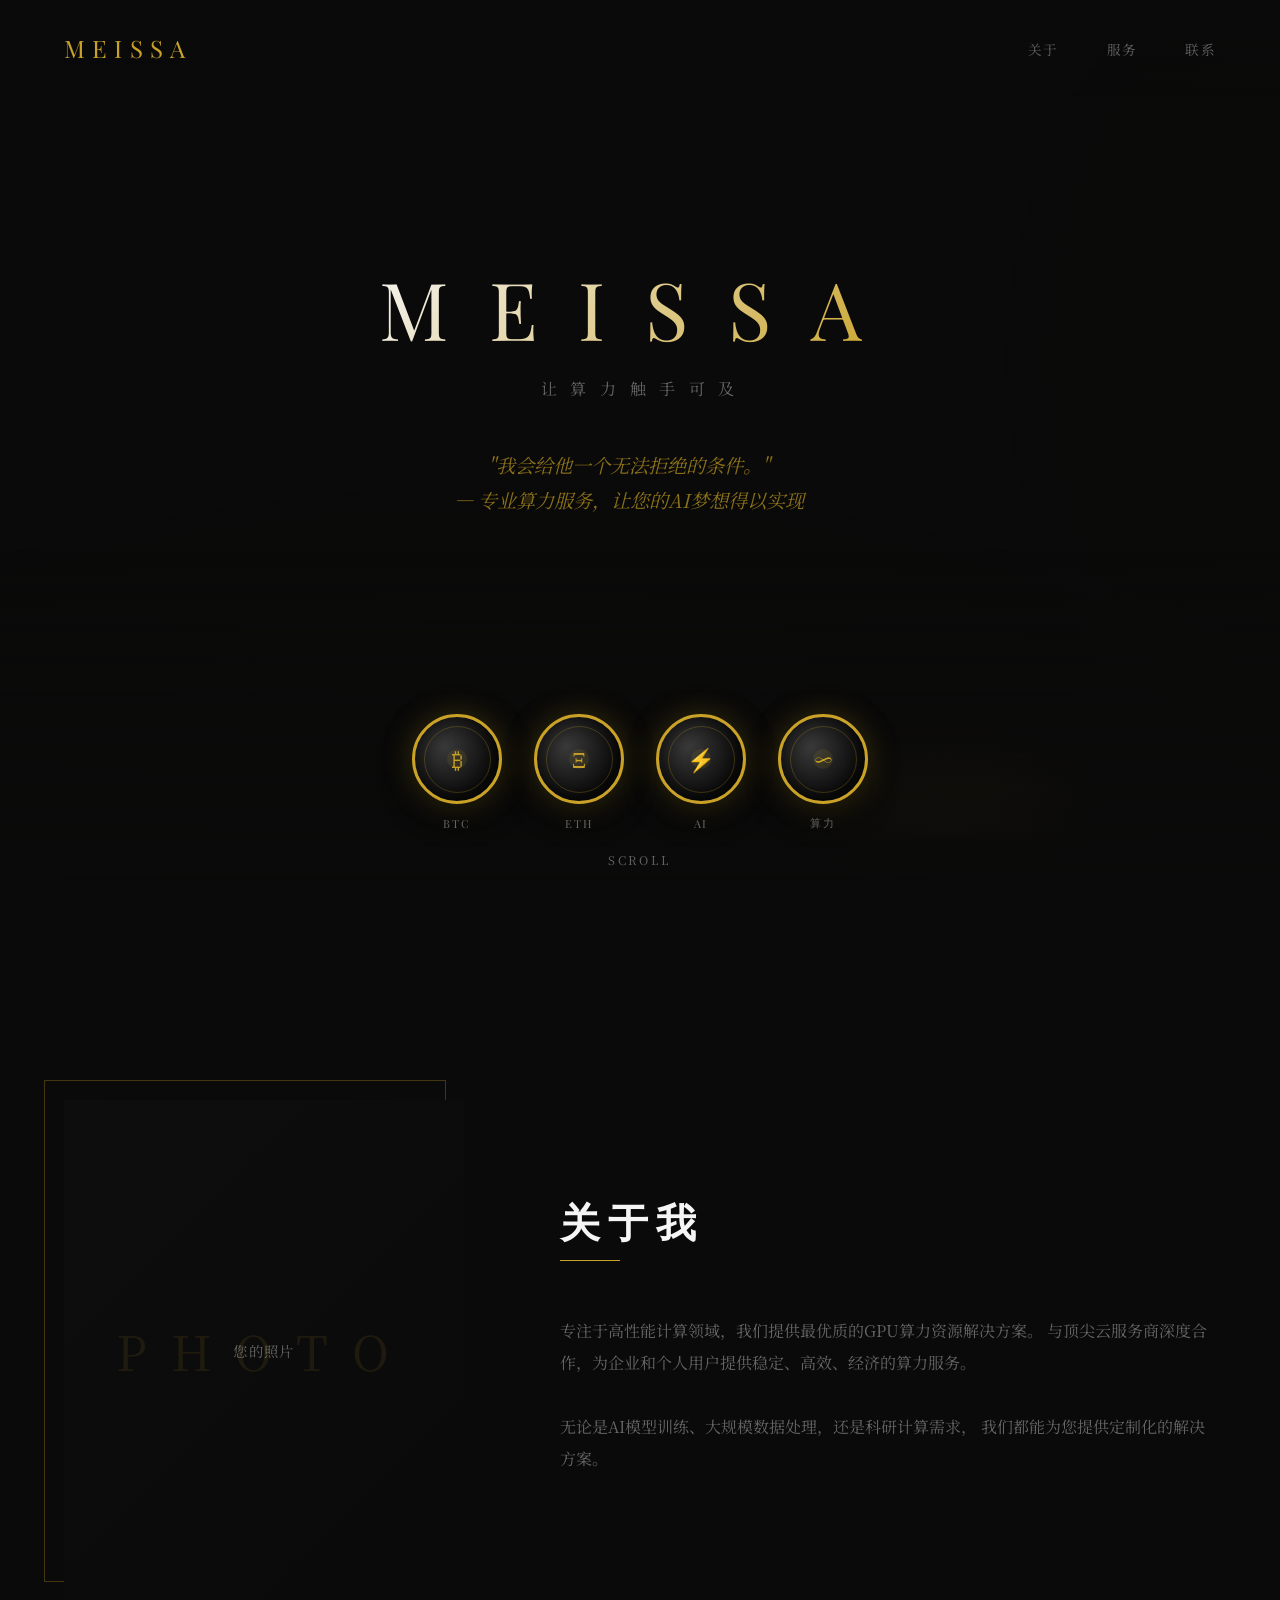
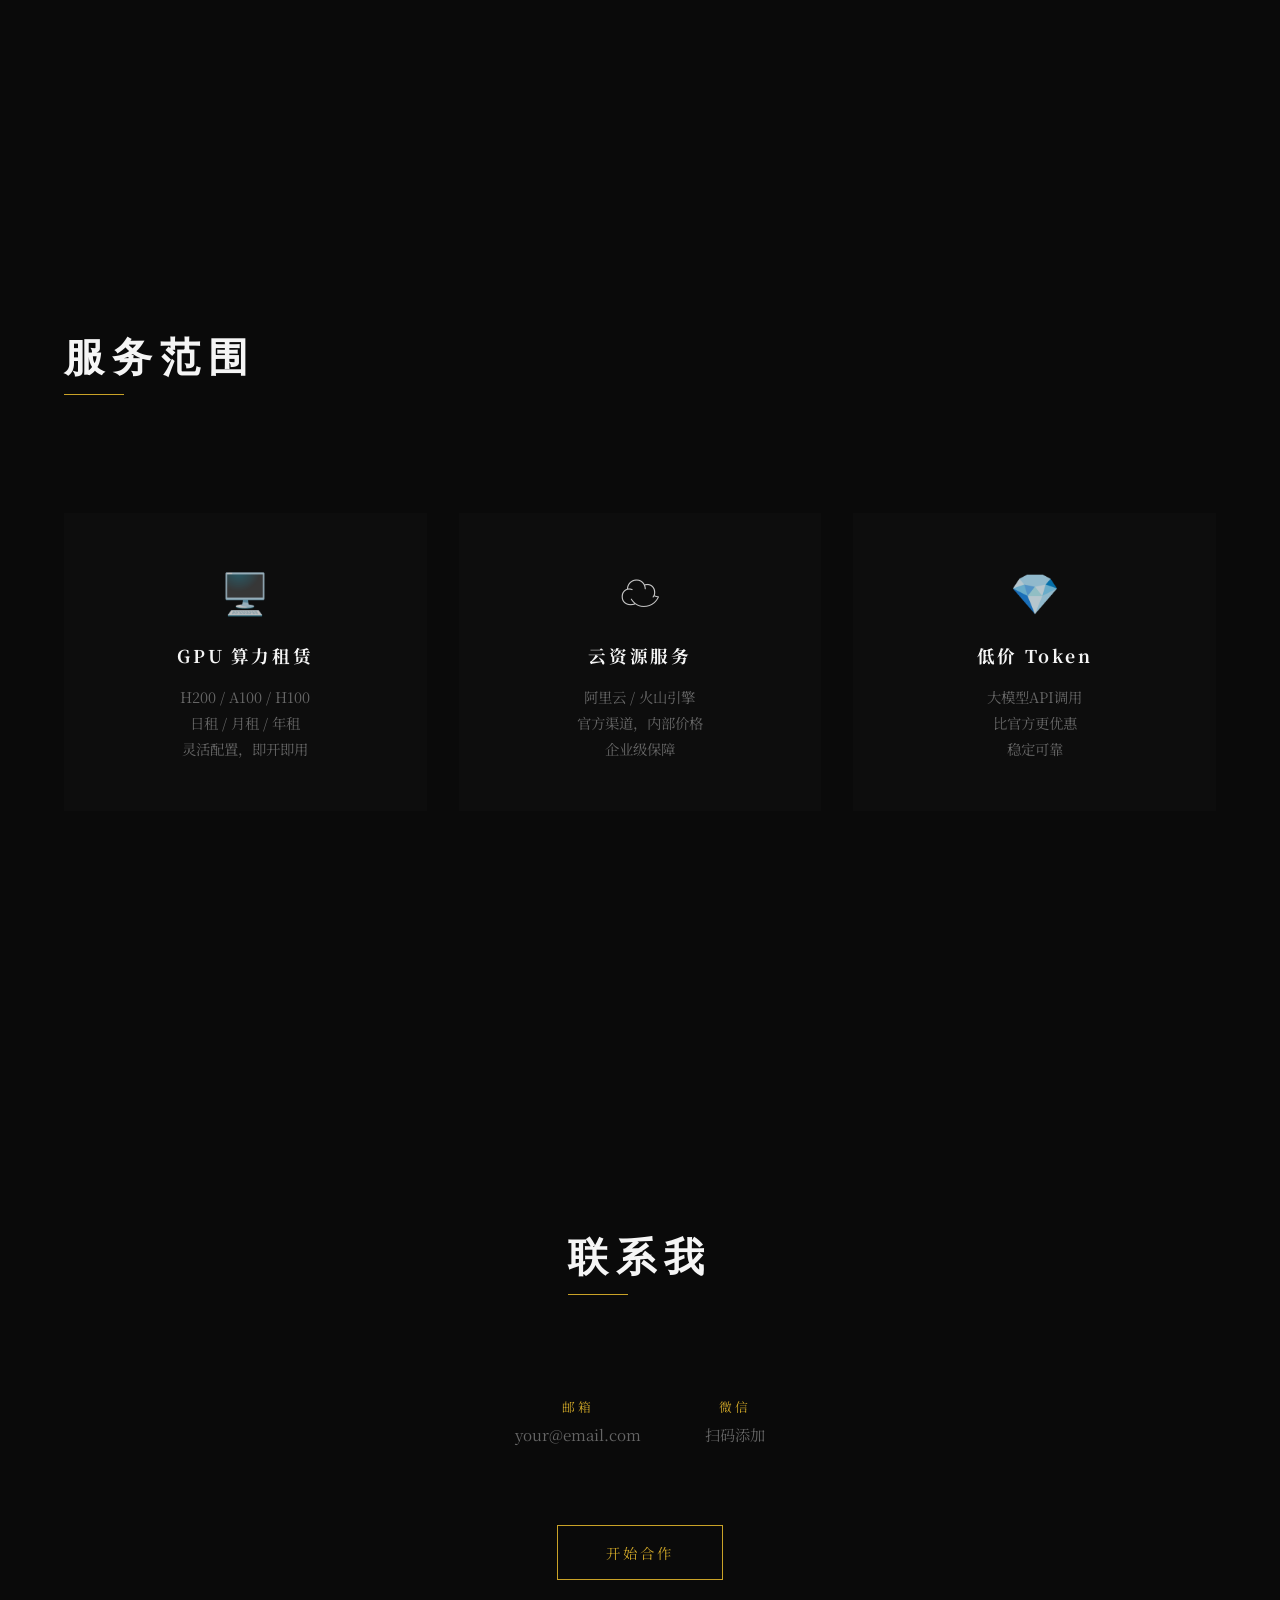
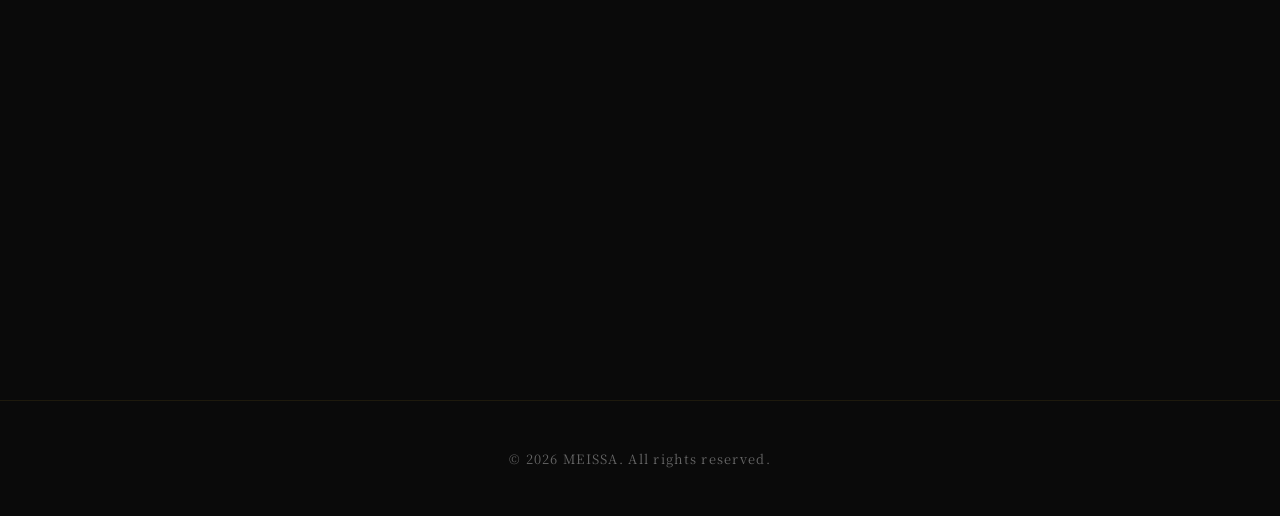
==== index.html @ 1aac32f6 "Add files via upload" ====
<!DOCTYPE html>
<html lang="zh-CN">
<head>
    <meta charset="UTF-8">
    <meta name="viewport" content="width=device-width, initial-scale=1.0">
    <title>MEISSA | 算力服务</title>
    <link href="https://fonts.googleapis.com/css2?family=Playfair+Display:wght@400;700&family=Noto+Serif+SC:wght@400;700&display=swap" rel="stylesheet">
    <style>
        :root {
            --bg-primary: #0a0a0a;
            --bg-secondary: #0d0d0d;
            --accent: #c9a227;
            --accent-dim: #8a7019;
            --text-primary: #f5f5f5;
            --text-secondary: #666;
        }
        
        * {
            margin: 0;
            padding: 0;
            box-sizing: border-box;
        }
        
        html {
            scroll-behavior: smooth;
        }
        
        body {
            font-family: 'Noto Serif SC', 'Playfair Display', serif;
            background: var(--bg-primary);
            color: var(--text-primary);
            overflow-x: hidden;
        }
        
        .bg-effects {
            position: fixed;
            top: 0;
            left: 0;
            width: 100%;
            height: 100%;
            pointer-events: none;
            z-index: 0;
            overflow: hidden;
        }
        
        .fog {
            position: absolute;
            width: 200%;
            height: 200%;
            background: 
                radial-gradient(ellipse at 20% 80%, rgba(201, 162, 39, 0.03) 0%, transparent 50%),
                radial-gradient(ellipse at 80% 20%, rgba(201, 162, 39, 0.02) 0%, transparent 40%);
            animation: fogMove 30s ease-in-out infinite;
        }
        
        @keyframes fogMove {
            0%, 100% { transform: translate(-10%, -10%); }
            50% { transform: translate(0%, 0%); }
        }
        
        .particle {
            position: absolute;
            width: 2px;
            height: 2px;
            background: var(--accent);
            border-radius: 50%;
            opacity: 0;
            animation: float 8s ease-in-out infinite;
        }
        
        @keyframes float {
            0%, 100% { opacity: 0; transform: translateY(100vh); }
            10% { opacity: 0.3; }
            90% { opacity: 0.3; }
            100% { opacity: 0; transform: translateY(-100px); }
        }
        
        nav {
            position: fixed;
            top: 0;
            left: 0;
            width: 100%;
            padding: 2rem 4rem;
            display: flex;
            justify-content: space-between;
            align-items: center;
            z-index: 100;
            background: linear-gradient(to bottom, rgba(10,10,10,0.9), transparent);
        }
        
        .logo {
            font-family: 'Playfair Display', serif;
            font-size: 1.5rem;
            letter-spacing: 0.3em;
            color: var(--accent);
            text-decoration: none;
        }
        
        .nav-links {
            display: flex;
            gap: 3rem;
            list-style: none;
        }
        
        .nav-links a {
            color: var(--text-secondary);
            text-decoration: none;
            font-size: 0.85rem;
            letter-spacing: 0.1em;
            transition: color 0.3s;
            position: relative;
        }
        
        .nav-links a::after {
            content: '';
            position: absolute;
            bottom: -5px;
            left: 0;
            width: 0;
            height: 1px;
            background: var(--accent);
            transition: width 0.3s;
        }
        
        .nav-links a:hover {
            color: var(--accent);
        }
        
        .nav-links a:hover::after {
            width: 100%;
        }
        
        .hero {
            height: 100vh;
            display: flex;
            flex-direction: column;
            justify-content: center;
            align-items: center;
            text-align: center;
            position: relative;
            z-index: 1;
        }
        
        .hero-content {
            opacity: 0;
            animation: fadeIn 2s ease forwards;
            animation-delay: 0.5s;
            margin-top: -8rem;
        }
        
        @keyframes fadeIn {
            from { opacity: 0; transform: translateY(30px); }
            to { opacity: 1; transform: translateY(0); }
        }
        
        .hero h1 {
            font-family: 'Playfair Display', serif;
            font-size: 5rem;
            font-weight: 400;
            letter-spacing: 0.5em;
            margin-bottom: 1rem;
            background: linear-gradient(135deg, var(--text-primary) 0%, var(--accent) 100%);
            -webkit-background-clip: text;
            -webkit-text-fill-color: transparent;
            background-clip: text;
        }
        
        .hero .subtitle {
            font-size: 1rem;
            color: var(--text-secondary);
            letter-spacing: 0.3em;
            margin-bottom: 3rem;
        }
        
        .hero .tagline {
            font-size: 1.2rem;
            color: var(--accent-dim);
            max-width: 500px;
            line-height: 1.8;
            font-style: italic;
        }
        
        /* 筹码背景 */
        .chips-bg {
            position: absolute;
            bottom: 0;
            left: 0;
            width: 100%;
            height: 350px;
            background: linear-gradient(to top, rgba(10,10,10,0.98) 0%, rgba(10,10,10,0.6) 40%, transparent 100%);
            z-index: 5;
        }
        
        /* 手部剪影 */
        .hand-silhouette {
            position: absolute;
            bottom: 50px;
            right: 15%;
            width: 280px;
            height: 180px;
            opacity: 0.12;
            background: radial-gradient(ellipse 80% 50% at 50% 80%, var(--accent), transparent 80%);
            filter: blur(25px);
            z-index: 4;
            animation: handPulse 4s ease-in-out infinite;
        }
        
        @keyframes handPulse {
            0%, 100% { opacity: 0.12; transform: scaleX(1); }
            50% { opacity: 0.18; transform: scaleX(1.05); }
        }
        
        /* 筹码 */
        .chips-section {
            position: absolute;
            bottom: 6rem;
            left: 50%;
            transform: translateX(-50%);
            display: flex;
            gap: 2rem;
            z-index: 10;
        }
        
        .chip {
            width: 90px;
            height: 90px;
            border-radius: 50%;
            background: radial-gradient(circle at 35% 35%, #3a3a3a, #0a0a0a 70%);
            border: 3px solid var(--accent);
            display: flex;
            align-items: center;
            justify-content: center;
            font-family: 'Playfair Display', serif;
            font-size: 1.4rem;
            color: var(--accent);
            box-shadow: 
                0 0 30px rgba(201, 162, 39, 0.25),
                0 10px 30px rgba(0, 0, 0, 0.5),
                inset 0 0 25px rgba(0, 0, 0, 0.6);
            position: relative;
            animation: chipFloat 3s ease-in-out infinite;
            cursor: pointer;
            transition: all 0.4s cubic-bezier(0.175, 0.885, 0.32, 1.275);
        }
        
        .chip:hover {
            transform: scale(1.15) translateY(-15px);
            box-shadow: 
                0 0 50px rgba(201, 162, 39, 0.4),
                0 20px 40px rgba(0, 0, 0, 0.6),
                inset 0 0 30px rgba(0, 0, 0, 0.5);
        }
        
        .chip::before {
            content: '';
            position: absolute;
            width: 65px;
            height: 65px;
            border-radius: 50%;
            border: 1px solid rgba(201, 162, 39, 0.25);
        }
        
        .chip::after {
            content: '';
            position: absolute;
            width: 20px;
            height: 20px;
            border-radius: 50%;
            background: var(--accent);
            opacity: 0.1;
            top: 50%;
            left: 50%;
            transform: translate(-50%, -50%);
        }
        
        .chip:nth-child(1) { animation-delay: 0s; }
        .chip:nth-child(2) { animation-delay: 0.6s; }
        .chip:nth-child(3) { animation-delay: 1.2s; }
        .chip:nth-child(4) { animation-delay: 1.8s; }
        
        @keyframes chipFloat {
            0%, 100% { transform: translateY(0); }
            50% { transform: translateY(-12px); }
        }
        
        .chip-label {
            position: absolute;
            bottom: -30px;
            font-size: 0.7rem;
            color: var(--text-secondary);
            letter-spacing: 0.15em;
            white-space: nowrap;
            text-transform: uppercase;
        }
        
        .scroll-hint {
            position: absolute;
            bottom: 2rem;
            left: 50%;
            transform: translateX(-50%);
            color: var(--text-secondary);
            font-size: 0.75rem;
            letter-spacing: 0.2em;
            animation: bounce 2s infinite;
            z-index: 10;
        }
        
        @keyframes bounce {
            0%, 100% { transform: translateX(-50%) translateY(0); }
            50% { transform: translateX(-50%) translateY(10px); }
        }
        
        section {
            min-height: 100vh;
            padding: 8rem 4rem;
            position: relative;
            z-index: 1;
        }
        
        .section-title {
            font-family: 'Playfair Display', serif;
            font-size: 2.5rem;
            letter-spacing: 0.2em;
            margin-bottom: 4rem;
            color: var(--text-primary);
            position: relative;
            display: inline-block;
        }
        
        .section-title::after {
            content: '';
            position: absolute;
            bottom: -10px;
            left: 0;
            width: 60px;
            height: 1px;
            background: var(--accent);
        }
        
        #about {
            display: flex;
            align-items: center;
            gap: 6rem;
        }
        
        .about-image {
            flex: 1;
            max-width: 400px;
            position: relative;
        }
        
        .about-image::before {
            content: '';
            position: absolute;
            top: -20px;
            left: -20px;
            width: 100%;
            height: 100%;
            border: 1px solid var(--accent);
            opacity: 0.3;
        }
        
        .about-image .placeholder {
            width: 100%;
            height: 500px;
            background: linear-gradient(135deg, var(--bg-secondary), var(--bg-primary));
            display: flex;
            align-items: center;
            justify-content: center;
            color: var(--text-secondary);
            font-size: 0.9rem;
            letter-spacing: 0.1em;
            position: relative;
            overflow: hidden;
        }
        
        .about-image .placeholder::after {
            content: 'PHOTO';
            position: absolute;
            color: var(--accent);
            opacity: 0.1;
            font-size: 3rem;
            letter-spacing: 0.5em;
        }
        
        .about-content {
            flex: 1;
        }
        
        .about-content p {
            color: var(--text-secondary);
            line-height: 2;
            margin-bottom: 2rem;
            font-size: 1rem;
        }
        
        .services {
            display: grid;
            grid-template-columns: repeat(3, 1fr);
            gap: 2rem;
            margin-top: 4rem;
        }
        
        .service-card {
            background: var(--bg-secondary);
            padding: 3rem 2rem;
            text-align: center;
            border: 1px solid transparent;
            transition: all 0.5s;
            position: relative;
            overflow: hidden;
        }
        
        .service-card::before {
            content: '';
            position: absolute;
            top: 0;
            left: 0;
            width: 100%;
            height: 2px;
            background: linear-gradient(90deg, transparent, var(--accent), transparent);
            transform: translateX(-100%);
            transition: transform 0.5s;
        }
        
        .service-card:hover {
            border-color: rgba(201, 162, 39, 0.3);
        }
        
        .service-card:hover::before {
            transform: translateX(100%);
        }
        
        .service-icon {
            font-size: 2.5rem;
            margin-bottom: 1.5rem;
            opacity: 0.8;
        }
        
        .service-card h3 {
            font-size: 1.1rem;
            letter-spacing: 0.15em;
            margin-bottom: 1rem;
            color: var(--text-primary);
        }
        
        .service-card p {
            color: var(--text-secondary);
            font-size: 0.9rem;
            line-height: 1.8;
        }
        
        #contact {
            text-align: center;
            display: flex;
            flex-direction: column;
            align-items: center;
        }
        
        .contact-info {
            display: flex;
            gap: 4rem;
            margin: 3rem 0;
        }
        
        .contact-item {
            text-align: center;
        }
        
        .contact-item .label {
            color: var(--accent);
            font-size: 0.8rem;
            letter-spacing: 0.2em;
            margin-bottom: 0.5rem;
        }
        
        .contact-item .value {
            color: var(--text-secondary);
            font-size: 0.95rem;
        }
        
        .cta-button {
            display: inline-block;
            padding: 1rem 3rem;
            border: 1px solid var(--accent);
            color: var(--accent);
            text-decoration: none;
            letter-spacing: 0.2em;
            font-size: 0.9rem;
            transition: all 0.3s;
            margin-top: 2rem;
            cursor: pointer;
            background: transparent;
        }
        
        .cta-button:hover {
            background: var(--accent);
            color: var(--bg-primary);
        }
        
        footer {
            padding: 3rem 4rem;
            text-align: center;
            border-top: 1px solid rgba(201, 162, 39, 0.1);
            color: var(--text-secondary);
            font-size: 0.8rem;
            letter-spacing: 0.1em;
        }
        
        @media (max-width: 768px) {
            nav { padding: 1.5rem 2rem; }
            .nav-links { display: none; }
            .hero h1 { font-size: 2.5rem; letter-spacing: 0.3em; }
            section { padding: 4rem 2rem; }
            #about { flex-direction: column; gap: 3rem; }
            .services { grid-template-columns: 1fr; }
            .contact-info { flex-direction: column; gap: 2rem; }
            .chips-section { gap: 1rem; }
            .chip { width: 65px; height: 65px; font-size: 1rem; }
            .chip::before { width: 45px; height: 45px; }
        }
    </style>
</head>
<body>
    <div class="bg-effects">
        <div class="fog"></div>
    </div>
    
    <nav>
        <a href="#" class="logo">MEISSA</a>
        <ul class="nav-links">
            <li><a href="#about">关于</a></li>
            <li><a href="#services">服务</a></li>
            <li><a href="#contact">联系</a></li>
        </ul>
    </nav>
    
    <section class="hero">
        <div class="chips-bg"></div>
        <div class="hand-silhouette"></div>
        
        <div class="chips-section">
            <div class="chip">
                ₿
                <span class="chip-label">BTC</span>
            </div>
            <div class="chip">
                Ξ
                <span class="chip-label">ETH</span>
            </div>
            <div class="chip">
                ⚡
                <span class="chip-label">AI</span>
            </div>
            <div class="chip">
                ∞
                <span class="chip-label">算力</span>
            </div>
        </div>
        
        <div class="hero-content">
            <h1>MEISSA</h1>
            <p class="subtitle">让 算 力 触 手 可 及</p>
            <p class="tagline">
                "我会给他一个无法拒绝的条件。"
                <br>— 专业算力服务，让您的AI梦想得以实现
            </p>
        </div>
        <div class="scroll-hint">SCROLL</div>
    </section>
    
    <section id="about">
        <div class="about-image">
            <div class="placeholder">您的照片</div>
        </div>
        <div class="about-content">
            <h2 class="section-title">关于我</h2>
            <p>
                专注于高性能计算领域，我们提供最优质的GPU算力资源解决方案。
                与顶尖云服务商深度合作，为企业和个人用户提供稳定、高效、经济的算力服务。
            </p>
            <p>
                无论是AI模型训练、大规模数据处理，还是科研计算需求，
                我们都能为您提供定制化的解决方案。
            </p>
        </div>
    </section>
    
    <section id="services">
        <h2 class="section-title">服务范围</h2>
        <div class="services">
            <div class="service-card">
                <div class="service-icon">🖥️</div>
                <h3>GPU 算力租赁</h3>
                <p>H200 / A100 / H100<br>日租 / 月租 / 年租<br>灵活配置，即开即用</p>
            </div>
            <div class="service-card">
                <div class="service-icon">☁️</div>
                <h3>云资源服务</h3>
                <p>阿里云 / 火山引擎<br>官方渠道，内部价格<br>企业级保障</p>
            </div>
            <div class="service-card">
                <div class="service-icon">💎</div>
                <h3>低价 Token</h3>
                <p>大模型API调用<br>比官方更优惠<br>稳定可靠</p>
            </div>
        </div>
    </section>
    
    <section id="contact">
        <h2 class="section-title">联系我</h2>
        <div class="contact-info">
            <div class="contact-item">
                <div class="label">邮箱</div>
                <div class="value">your@email.com</div>
            </div>
            <div class="contact-item">
                <div class="label">微信</div>
                <div class="value">扫码添加</div>
            </div>
        </div>
        <a href="mailto:your@email.com" class="cta-button">开始合作</a>
    </section>
    
    <footer>
        <p>© 2026 MEISSA. All rights reserved.</p>
    </footer>
    
    <script>
        function createParticles() {
            const container = document.querySelector('.bg-effects');
            for (let i = 0; i < 30; i++) {
                const particle = document.createElement('div');
                particle.className = 'particle';
                particle.style.left = Math.random() * 100 + '%';
                particle.style.animationDelay = Math.random() * 8 + 's';
                particle.style.animationDuration = (6 + Math.random() * 4) + 's';
                container.appendChild(particle);
            }
        }
        
        function handleScroll() {
            const sections = document.querySelectorAll('section');
            sections.forEach(section => {
                const rect = section.getBoundingClientRect();
                if (rect.top < window.innerHeight * 0.8) {
                    section.style.opacity = '1';
                    section.style.transform = 'translateY(0)';
                }
            });
        }
        
        document.querySelectorAll('.chip').forEach((chip, index) => {
            chip.addEventListener('click', () => {
                const routes = ['btc', 'eth', 'ai', 'computing'];
                window.location.href = 'skills.html?category=' + routes[index];
            });
        });
        
        createParticles();
        window.addEventListener('scroll', handleScroll);
        
        document.querySelectorAll('section:not(.hero)').forEach(s => {
            s.style.opacity = '0';
            s.style.transform = 'translateY(50px)';
            s.style.transition = 'all 1s ease';
        });
    </script>
</body>
</html>
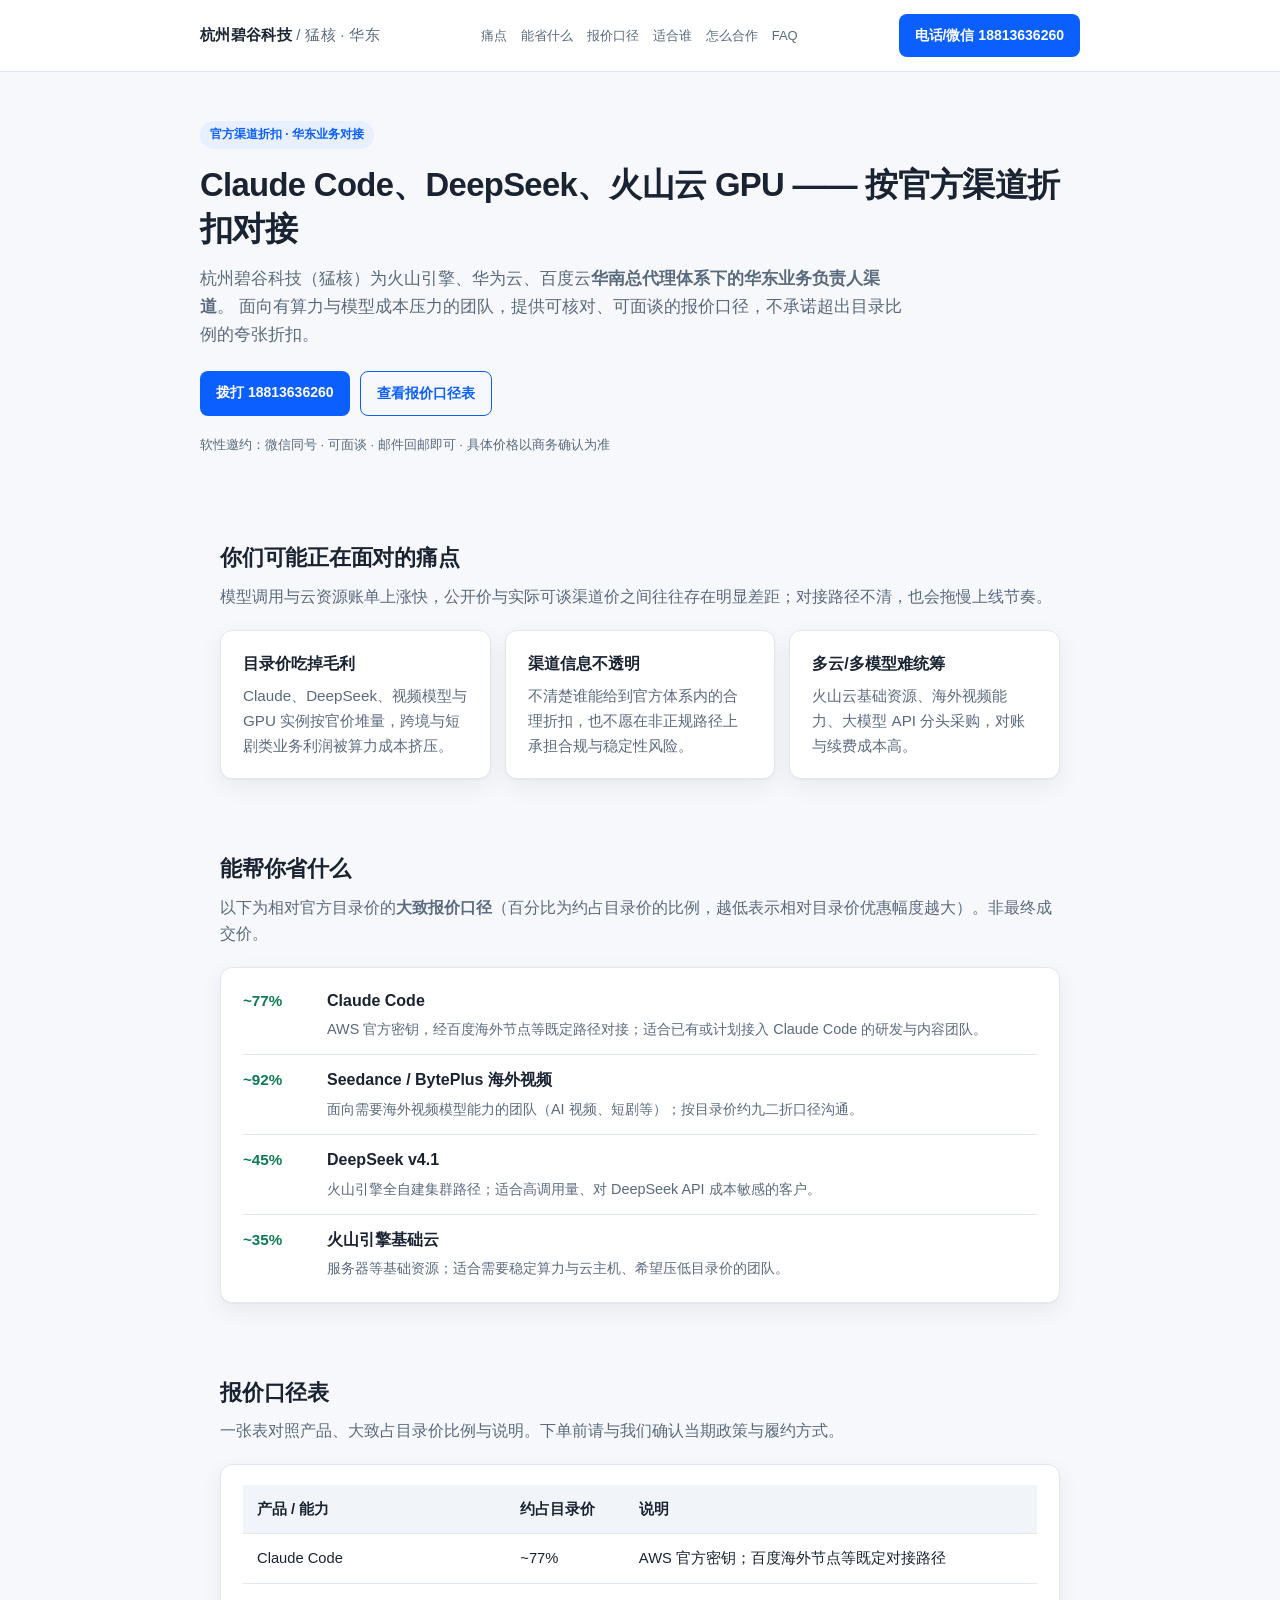
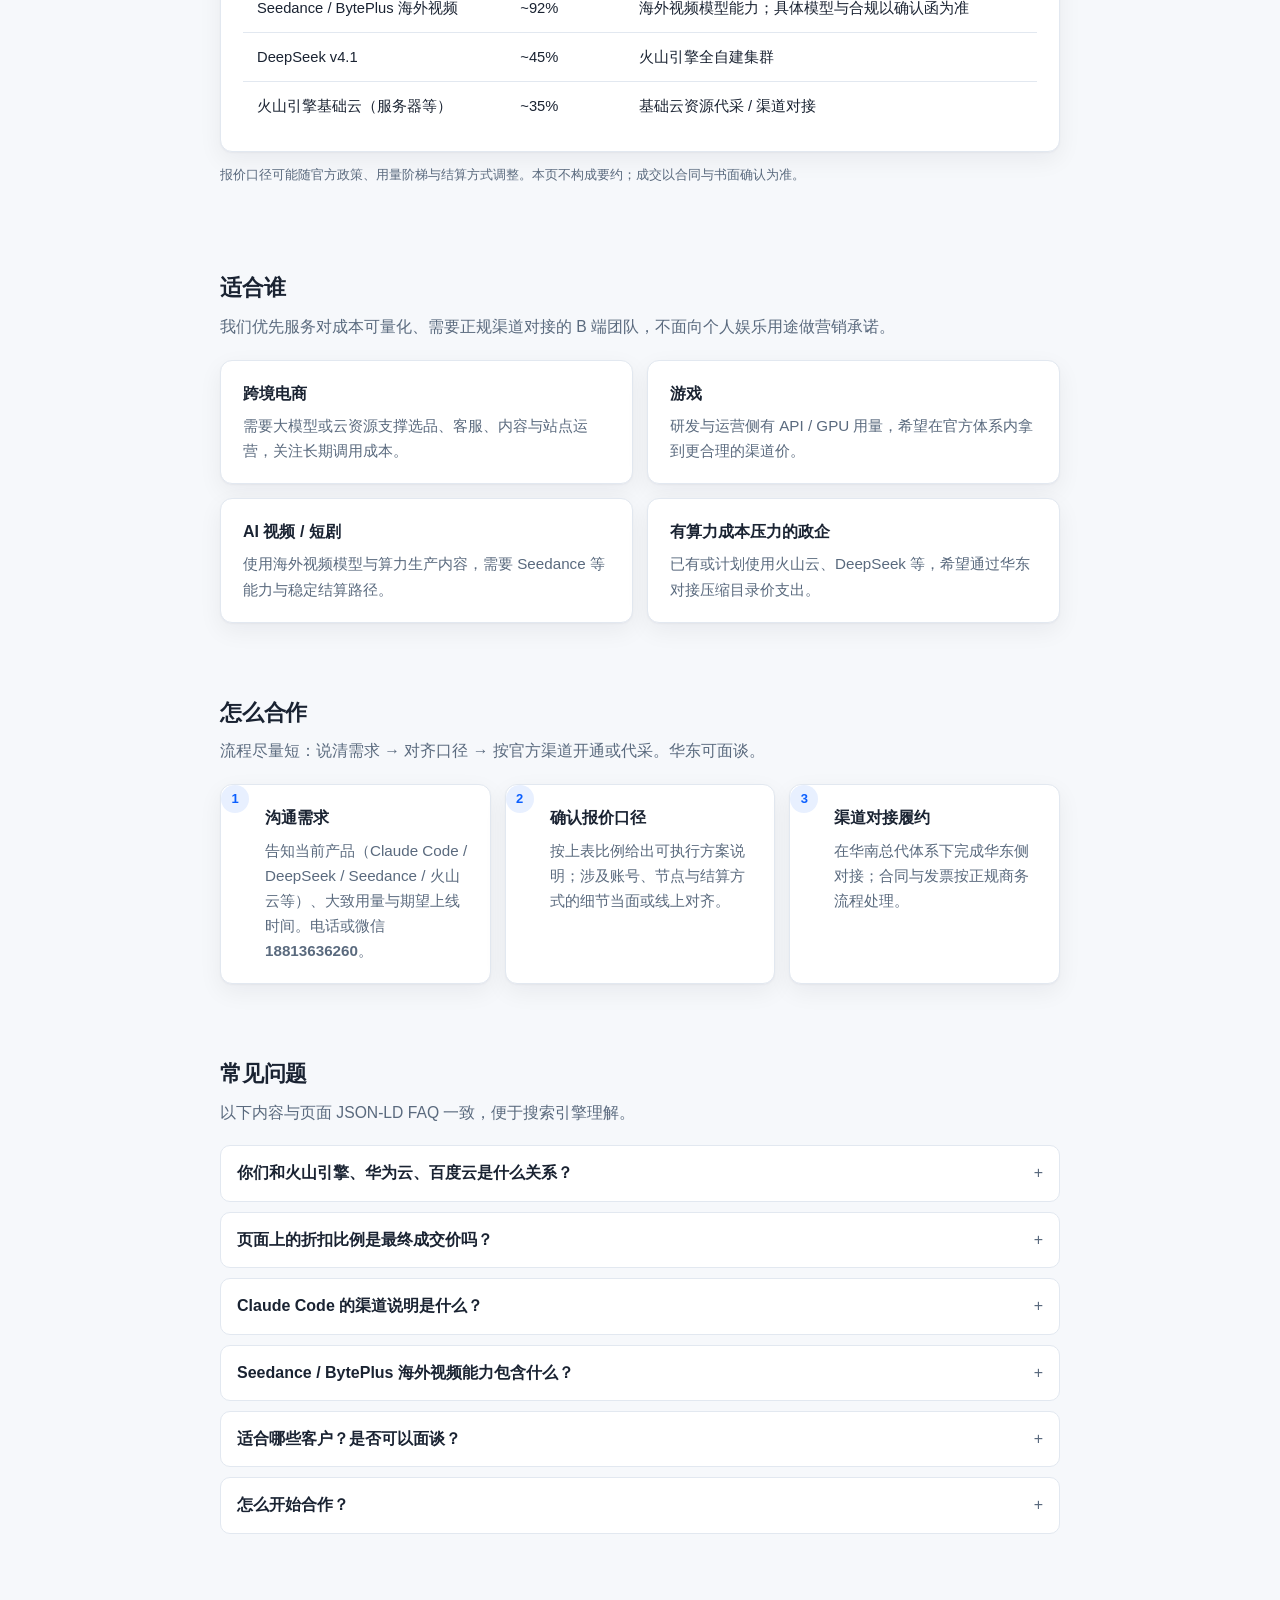
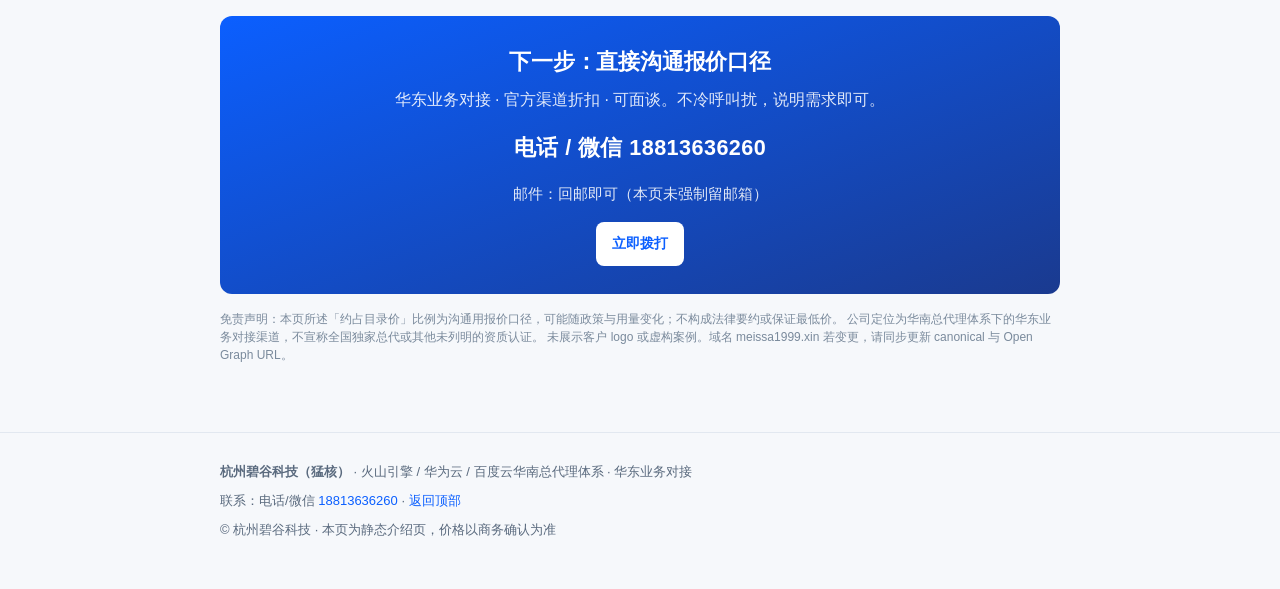
==== commit 82a1b421: "Fix Pages 404: publish SEO landing in docs/ GitHub Pages serves main from /docs, which previously co" ====
--- a/index.html
+++ b/index.html
@@ -1,670 +1,592 @@
 <!DOCTYPE html>
 <html lang="zh-CN">
 <head>
-    <meta charset="UTF-8">
-    <meta name="viewport" content="width=device-width, initial-scale=1.0">
-    <title>MEISSA | 算力服务</title>
-    <link href="https://fonts.googleapis.com/css2?family=Playfair+Display:wght@400;700&family=Noto+Serif+SC:wght@400;700&display=swap" rel="stylesheet">
-    <style>
-        :root {
-            --bg-primary: #0a0a0a;
-            --bg-secondary: #0d0d0d;
-            --accent: #c9a227;
-            --accent-dim: #8a7019;
-            --text-primary: #f5f5f5;
-            --text-secondary: #666;
+  <meta charset="UTF-8">
+  <meta name="viewport" content="width=device-width, initial-scale=1">
+  <title>Claude Code / DeepSeek / 火山云 GPU 官方渠道折扣｜杭州碧谷科技（猛核）华东</title>
+  <!-- Canonical：部署到正式域名后请改下方 URL；当前占位为 meissa1999.xin -->
+  <link rel="canonical" href="https://meissa1999.xin/">
+  <meta name="description" content="杭州碧谷科技（猛核）为火山引擎、华为云、百度云华南总代理体系下华东业务对接渠道。Claude Code、DeepSeek、Seedance 海外视频与火山云基础资源按官方渠道折扣对接，电话/微信 18813636260。">
+  <meta name="keywords" content="Claude Code 折扣,DeepSeek API 折扣,火山云 GPU 代采,Seedance 海外 价格,BytePlus 视频模型,火山引擎 折扣,百度云 海外节点,AI 算力成本,跨境电商 AI,短剧算力">
+  <meta name="robots" content="index,follow">
+  <meta property="og:type" content="website">
+  <meta property="og:locale" content="zh_CN">
+  <meta property="og:url" content="https://meissa1999.xin/">
+  <meta property="og:title" content="Claude Code / DeepSeek / 火山云 GPU 官方渠道折扣｜杭州碧谷科技（猛核）">
+  <meta property="og:description" content="华南总代体系下华东对接：Claude Code、DeepSeek、Seedance 海外视频与火山云基础资源，按优势报价口径对接。电话/微信 18813636260。">
+  <meta property="og:site_name" content="杭州碧谷科技（猛核）">
+  <meta name="twitter:card" content="summary">
+  <meta name="twitter:title" content="Claude Code / DeepSeek / 火山云 GPU 官方渠道折扣｜猛核华东">
+  <meta name="twitter:description" content="官方渠道折扣对接 Claude Code、DeepSeek、Seedance 与火山云。电话/微信 18813636260。">
+  <style>
+    :root {
+      --bg: #f6f8fb;
+      --card: #ffffff;
+      --text: #1a2332;
+      --muted: #5a6a7e;
+      --line: #e2e8f0;
+      --accent: #0b5fff;
+      --accent-soft: #e8f0ff;
+      --ok: #0d7a4f;
+      --radius: 12px;
+      --shadow: 0 1px 2px rgba(16, 24, 40, 0.04), 0 8px 24px rgba(16, 24, 40, 0.06);
+      --max: 880px;
+    }
+    * { box-sizing: border-box; }
+    html { scroll-behavior: smooth; }
+    body {
+      margin: 0;
+      font-family: -apple-system, BlinkMacSystemFont, "Segoe UI", "PingFang SC", "Hiragino Sans GB", "Microsoft YaHei", sans-serif;
+      color: var(--text);
+      background: var(--bg);
+      line-height: 1.65;
+      font-size: 16px;
+    }
+    a { color: var(--accent); text-decoration: none; }
+    a:hover { text-decoration: underline; }
+    .wrap { max-width: var(--max); margin: 0 auto; padding: 0 20px; }
+    header {
+      background: var(--card);
+      border-bottom: 1px solid var(--line);
+      position: sticky;
+      top: 0;
+      z-index: 20;
+    }
+    .nav {
+      display: flex;
+      flex-wrap: wrap;
+      align-items: center;
+      justify-content: space-between;
+      gap: 12px;
+      padding: 14px 0;
+    }
+    .brand {
+      font-weight: 700;
+      color: var(--text);
+      font-size: 15px;
+      letter-spacing: 0.02em;
+    }
+    .brand span { color: var(--muted); font-weight: 500; }
+    .nav-links {
+      display: flex;
+      flex-wrap: wrap;
+      gap: 8px 14px;
+      font-size: 13px;
+    }
+    .nav-links a { color: var(--muted); }
+    .nav-links a:hover { color: var(--accent); }
+    .cta-btn {
+      display: inline-block;
+      background: var(--accent);
+      color: #fff !important;
+      padding: 10px 16px;
+      border-radius: 8px;
+      font-size: 14px;
+      font-weight: 600;
+      text-decoration: none !important;
+      white-space: nowrap;
+    }
+    .cta-btn:hover { filter: brightness(1.05); }
+    .cta-btn.ghost {
+      background: transparent;
+      color: var(--accent) !important;
+      border: 1px solid var(--accent);
+    }
+    .hero {
+      padding: 48px 0 36px;
+    }
+    .badge {
+      display: inline-block;
+      background: var(--accent-soft);
+      color: var(--accent);
+      font-size: 12px;
+      font-weight: 600;
+      padding: 4px 10px;
+      border-radius: 999px;
+      margin-bottom: 14px;
+    }
+    h1 {
+      font-size: clamp(1.55rem, 4vw, 2.05rem);
+      line-height: 1.35;
+      margin: 0 0 14px;
+      font-weight: 750;
+      letter-spacing: -0.02em;
+    }
+    .lead {
+      color: var(--muted);
+      font-size: 1.05rem;
+      margin: 0 0 22px;
+      max-width: 42em;
+    }
+    .hero-actions {
+      display: flex;
+      flex-wrap: wrap;
+      gap: 10px;
+      margin-bottom: 18px;
+    }
+    .note {
+      font-size: 13px;
+      color: var(--muted);
+    }
+    section {
+      padding: 36px 0;
+    }
+    section h2 {
+      font-size: 1.35rem;
+      margin: 0 0 8px;
+      letter-spacing: -0.01em;
+    }
+    .section-intro {
+      color: var(--muted);
+      margin: 0 0 20px;
+      font-size: 0.98rem;
+    }
+    .card {
+      background: var(--card);
+      border: 1px solid var(--line);
+      border-radius: var(--radius);
+      box-shadow: var(--shadow);
+      padding: 20px 22px;
+    }
+    .grid {
+      display: grid;
+      gap: 14px;
+    }
+    @media (min-width: 640px) {
+      .grid-2 { grid-template-columns: 1fr 1fr; }
+      .grid-3 { grid-template-columns: 1fr 1fr 1fr; }
+    }
+    .pain-item h3, .who-item h3, .step h3 {
+      font-size: 1rem;
+      margin: 0 0 6px;
+    }
+    .pain-item p, .who-item p, .step p {
+      margin: 0;
+      color: var(--muted);
+      font-size: 0.95rem;
+    }
+    .save-list {
+      list-style: none;
+      padding: 0;
+      margin: 0;
+    }
+    .save-list li {
+      padding: 12px 0;
+      border-bottom: 1px solid var(--line);
+      display: flex;
+      gap: 12px;
+      align-items: flex-start;
+    }
+    .save-list li:last-child { border-bottom: none; padding-bottom: 0; }
+    .save-list li:first-child { padding-top: 0; }
+    .pct {
+      flex: 0 0 auto;
+      min-width: 72px;
+      font-weight: 700;
+      color: var(--ok);
+      font-size: 0.95rem;
+    }
+    .save-list strong { display: block; margin-bottom: 2px; }
+    .save-list span { color: var(--muted); font-size: 0.9rem; }
+    .table-wrap { overflow-x: auto; -webkit-overflow-scrolling: touch; }
+    table {
+      width: 100%;
+      border-collapse: collapse;
+      font-size: 0.92rem;
+      min-width: 560px;
+    }
+    th, td {
+      text-align: left;
+      padding: 12px 14px;
+      border-bottom: 1px solid var(--line);
+      vertical-align: top;
+    }
+    th {
+      background: #f1f5f9;
+      font-weight: 600;
+      color: var(--text);
+      white-space: nowrap;
+    }
+    tr:last-child td { border-bottom: none; }
+    .table-note {
+      margin-top: 12px;
+      font-size: 13px;
+      color: var(--muted);
+    }
+    .steps { counter-reset: step; }
+    .step {
+      position: relative;
+      padding-left: 44px;
+    }
+    .step::before {
+      counter-increment: step;
+      content: counter(step);
+      position: absolute;
+      left: 0;
+      top: 0;
+      width: 28px;
+      height: 28px;
+      border-radius: 50%;
+      background: var(--accent-soft);
+      color: var(--accent);
+      font-weight: 700;
+      font-size: 13px;
+      display: flex;
+      align-items: center;
+      justify-content: center;
+    }
+    .faq details {
+      background: var(--card);
+      border: 1px solid var(--line);
+      border-radius: 10px;
+      padding: 14px 16px;
+      margin-bottom: 10px;
+    }
+    .faq summary {
+      cursor: pointer;
+      font-weight: 600;
+      list-style: none;
+    }
+    .faq summary::-webkit-details-marker { display: none; }
+    .faq summary::after {
+      content: "+";
+      float: right;
+      color: var(--muted);
+      font-weight: 400;
+    }
+    .faq details[open] summary::after { content: "−"; }
+    .faq details p {
+      margin: 10px 0 0;
+      color: var(--muted);
+      font-size: 0.95rem;
+    }
+    .cta-band {
+      background: linear-gradient(160deg, #0b5fff 0%, #1a3a8f 100%);
+      color: #fff;
+      border-radius: var(--radius);
+      padding: 28px 24px;
+      text-align: center;
+    }
+    .cta-band h2 { color: #fff; margin-bottom: 8px; }
+    .cta-band p { color: rgba(255,255,255,0.88); margin: 0 0 16px; }
+    .cta-band .cta-btn {
+      background: #fff;
+      color: var(--accent) !important;
+    }
+    .cta-band .phone {
+      font-size: 1.35rem;
+      font-weight: 700;
+      letter-spacing: 0.02em;
+      margin: 8px 0 16px;
+    }
+    .cta-band .phone a { color: #fff; text-decoration: none; }
+    footer {
+      padding: 28px 0 40px;
+      border-top: 1px solid var(--line);
+      margin-top: 20px;
+    }
+    footer p {
+      margin: 0 0 8px;
+      font-size: 13px;
+      color: var(--muted);
+    }
+    .disclaimer {
+      font-size: 12px;
+      color: #7a8a9c;
+      margin-top: 16px;
+      line-height: 1.5;
+    }
+  </style>
+  <script type="application/ld+json">
+  {
+    "@context": "https://schema.org",
+    "@type": "FAQPage",
+    "mainEntity": [
+      {
+        "@type": "Question",
+        "name": "你们和火山引擎、华为云、百度云是什么关系？",
+        "acceptedAnswer": {
+          "@type": "Answer",
+          "text": "杭州碧谷科技（猛核）处于火山引擎、华为云、百度云华南总代理体系下，负责华东业务对接。我们提供官方渠道折扣口径的采购与对接服务，并非宣称全国独家总代。"
         }
-        
-        * {
-            margin: 0;
-            padding: 0;
-            box-sizing: border-box;
+      },
+      {
+        "@type": "Question",
+        "name": "页面上的折扣比例是最终成交价吗？",
+        "acceptedAnswer": {
+          "@type": "Answer",
+          "text": "不是。所列比例为相对官方目录价的大致报价口径，具体以商务确认、合同与当期政策为准。用量、账号类型、结算方式都会影响最终价格。"
         }
-        
-        html {
-            scroll-behavior: smooth;
+      },
+      {
+        "@type": "Question",
+        "name": "Claude Code 的渠道说明是什么？",
+        "acceptedAnswer": {
+          "@type": "Answer",
+          "text": "Claude Code 按约官方目录价 77% 的口径对接，路径为 AWS 官方密钥经百度海外节点等既定方式；细节可在沟通中说明，以当期可履约方案为准。"
         }
-        
-        body {
-            font-family: 'Noto Serif SC', 'Playfair Display', serif;
-            background: var(--bg-primary);
-            color: var(--text-primary);
-            overflow-x: hidden;
+      },
+      {
+        "@type": "Question",
+        "name": "Seedance / BytePlus 海外视频能力包含什么？",
+        "acceptedAnswer": {
+          "@type": "Answer",
+          "text": "Seedance / BytePlus 海外视频模型约按官方目录价 92% 对接，面向需要海外视频模型能力的团队（如 AI 视频、短剧等场景）。具体模型清单与合规要求以官方与商务确认为准。"
         }
-        
-        .bg-effects {
-            position: fixed;
-            top: 0;
-            left: 0;
-            width: 100%;
-            height: 100%;
-            pointer-events: none;
-            z-index: 0;
-            overflow: hidden;
+      },
+      {
+        "@type": "Question",
+        "name": "适合哪些客户？是否可以面谈？",
+        "acceptedAnswer": {
+          "@type": "Answer",
+          "text": "主要面向跨境电商、游戏、AI 视频/短剧，以及有算力成本压力的政企客户。华东地区可约定面谈；电话/微信 18813636260，邮件也可回邮即可。"
         }
-        
-        .fog {
-            position: absolute;
-            width: 200%;
-            height: 200%;
-            background: 
-                radial-gradient(ellipse at 20% 80%, rgba(201, 162, 39, 0.03) 0%, transparent 50%),
-                radial-gradient(ellipse at 80% 20%, rgba(201, 162, 39, 0.02) 0%, transparent 40%);
-            animation: fogMove 30s ease-in-out infinite;
+      },
+      {
+        "@type": "Question",
+        "name": "怎么开始合作？",
+        "acceptedAnswer": {
+          "@type": "Answer",
+          "text": "先说明当前用量与产品需求，我们给出对应报价口径与对接路径；确认方案后按官方渠道流程开通或代采。联系电话/微信 18813636260。"
         }
-        
-        @keyframes fogMove {
-            0%, 100% { transform: translate(-10%, -10%); }
-            50% { transform: translate(0%, 0%); }
-        }
-        
-        .particle {
-            position: absolute;
-            width: 2px;
-            height: 2px;
-            background: var(--accent);
-            border-radius: 50%;
-            opacity: 0;
-            animation: float 8s ease-in-out infinite;
-        }
-        
-        @keyframes float {
-            0%, 100% { opacity: 0; transform: translateY(100vh); }
-            10% { opacity: 0.3; }
-            90% { opacity: 0.3; }
-            100% { opacity: 0; transform: translateY(-100px); }
-        }
-        
-        nav {
-            position: fixed;
-            top: 0;
-            left: 0;
-            width: 100%;
-            padding: 2rem 4rem;
-            display: flex;
-            justify-content: space-between;
-            align-items: center;
-            z-index: 100;
-            background: linear-gradient(to bottom, rgba(10,10,10,0.9), transparent);
-        }
-        
-        .logo {
-            font-family: 'Playfair Display', serif;
-            font-size: 1.5rem;
-            letter-spacing: 0.3em;
-            color: var(--accent);
-            text-decoration: none;
-        }
-        
-        .nav-links {
-            display: flex;
-            gap: 3rem;
-            list-style: none;
-        }
-        
-        .nav-links a {
-            color: var(--text-secondary);
-            text-decoration: none;
-            font-size: 0.85rem;
-            letter-spacing: 0.1em;
-            transition: color 0.3s;
-            position: relative;
-        }
-        
-        .nav-links a::after {
-            content: '';
-            position: absolute;
-            bottom: -5px;
-            left: 0;
-            width: 0;
-            height: 1px;
-            background: var(--accent);
-            transition: width 0.3s;
-        }
-        
-        .nav-links a:hover {
-            color: var(--accent);
-        }
-        
-        .nav-links a:hover::after {
-            width: 100%;
-        }
-        
-        .hero {
-            height: 100vh;
-            display: flex;
-            flex-direction: column;
-            justify-content: center;
-            align-items: center;
-            text-align: center;
-            position: relative;
-            z-index: 1;
-        }
-        
-        .hero-content {
-            opacity: 0;
-            animation: fadeIn 2s ease forwards;
-            animation-delay: 0.5s;
-            margin-top: -8rem;
-        }
-        
-        @keyframes fadeIn {
-            from { opacity: 0; transform: translateY(30px); }
-            to { opacity: 1; transform: translateY(0); }
-        }
-        
-        .hero h1 {
-            font-family: 'Playfair Display', serif;
-            font-size: 5rem;
-            font-weight: 400;
-            letter-spacing: 0.5em;
-            margin-bottom: 1rem;
-            background: linear-gradient(135deg, var(--text-primary) 0%, var(--accent) 100%);
-            -webkit-background-clip: text;
-            -webkit-text-fill-color: transparent;
-            background-clip: text;
-        }
-        
-        .hero .subtitle {
-            font-size: 1rem;
-            color: var(--text-secondary);
-            letter-spacing: 0.3em;
-            margin-bottom: 3rem;
-        }
-        
-        .hero .tagline {
-            font-size: 1.2rem;
-            color: var(--accent-dim);
-            max-width: 500px;
-            line-height: 1.8;
-            font-style: italic;
-        }
-        
-        /* 筹码背景 */
-        .chips-bg {
-            position: absolute;
-            bottom: 0;
-            left: 0;
-            width: 100%;
-            height: 350px;
-            background: linear-gradient(to top, rgba(10,10,10,0.98) 0%, rgba(10,10,10,0.6) 40%, transparent 100%);
-            z-index: 5;
-        }
-        
-        /* 手部剪影 */
-        .hand-silhouette {
-            position: absolute;
-            bottom: 50px;
-            right: 15%;
-            width: 280px;
-            height: 180px;
-            opacity: 0.12;
-            background: radial-gradient(ellipse 80% 50% at 50% 80%, var(--accent), transparent 80%);
-            filter: blur(25px);
-            z-index: 4;
-            animation: handPulse 4s ease-in-out infinite;
-        }
-        
-        @keyframes handPulse {
-            0%, 100% { opacity: 0.12; transform: scaleX(1); }
-            50% { opacity: 0.18; transform: scaleX(1.05); }
-        }
-        
-        /* 筹码 */
-        .chips-section {
-            position: absolute;
-            bottom: 6rem;
-            left: 50%;
-            transform: translateX(-50%);
-            display: flex;
-            gap: 2rem;
-            z-index: 10;
-        }
-        
-        .chip {
-            width: 90px;
-            height: 90px;
-            border-radius: 50%;
-            background: radial-gradient(circle at 35% 35%, #3a3a3a, #0a0a0a 70%);
-            border: 3px solid var(--accent);
-            display: flex;
-            align-items: center;
-            justify-content: center;
-            font-family: 'Playfair Display', serif;
-            font-size: 1.4rem;
-            color: var(--accent);
-            box-shadow: 
-                0 0 30px rgba(201, 162, 39, 0.25),
-                0 10px 30px rgba(0, 0, 0, 0.5),
-                inset 0 0 25px rgba(0, 0, 0, 0.6);
-            position: relative;
-            animation: chipFloat 3s ease-in-out infinite;
-            cursor: pointer;
-            transition: all 0.4s cubic-bezier(0.175, 0.885, 0.32, 1.275);
-        }
-        
-        .chip:hover {
-            transform: scale(1.15) translateY(-15px);
-            box-shadow: 
-                0 0 50px rgba(201, 162, 39, 0.4),
-                0 20px 40px rgba(0, 0, 0, 0.6),
-                inset 0 0 30px rgba(0, 0, 0, 0.5);
-        }
-        
-        .chip::before {
-            content: '';
-            position: absolute;
-            width: 65px;
-            height: 65px;
-            border-radius: 50%;
-            border: 1px solid rgba(201, 162, 39, 0.25);
-        }
-        
-        .chip::after {
-            content: '';
-            position: absolute;
-            width: 20px;
-            height: 20px;
-            border-radius: 50%;
-            background: var(--accent);
-            opacity: 0.1;
-            top: 50%;
-            left: 50%;
-            transform: translate(-50%, -50%);
-        }
-        
-        .chip:nth-child(1) { animation-delay: 0s; }
-        .chip:nth-child(2) { animation-delay: 0.6s; }
-        .chip:nth-child(3) { animation-delay: 1.2s; }
-        .chip:nth-child(4) { animation-delay: 1.8s; }
-        
-        @keyframes chipFloat {
-            0%, 100% { transform: translateY(0); }
-            50% { transform: translateY(-12px); }
-        }
-        
-        .chip-label {
-            position: absolute;
-            bottom: -30px;
-            font-size: 0.7rem;
-            color: var(--text-secondary);
-            letter-spacing: 0.15em;
-            white-space: nowrap;
-            text-transform: uppercase;
-        }
-        
-        .scroll-hint {
-            position: absolute;
-            bottom: 2rem;
-            left: 50%;
-            transform: translateX(-50%);
-            color: var(--text-secondary);
-            font-size: 0.75rem;
-            letter-spacing: 0.2em;
-            animation: bounce 2s infinite;
-            z-index: 10;
-        }
-        
-        @keyframes bounce {
-            0%, 100% { transform: translateX(-50%) translateY(0); }
-            50% { transform: translateX(-50%) translateY(10px); }
-        }
-        
-        section {
-            min-height: 100vh;
-            padding: 8rem 4rem;
-            position: relative;
-            z-index: 1;
-        }
-        
-        .section-title {
-            font-family: 'Playfair Display', serif;
-            font-size: 2.5rem;
-            letter-spacing: 0.2em;
-            margin-bottom: 4rem;
-            color: var(--text-primary);
-            position: relative;
-            display: inline-block;
-        }
-        
-        .section-title::after {
-            content: '';
-            position: absolute;
-            bottom: -10px;
-            left: 0;
-            width: 60px;
-            height: 1px;
-            background: var(--accent);
-        }
-        
-        #about {
-            display: flex;
-            align-items: center;
-            gap: 6rem;
-        }
-        
-        .about-image {
-            flex: 1;
-            max-width: 400px;
-            position: relative;
-        }
-        
-        .about-image::before {
-            content: '';
-            position: absolute;
-            top: -20px;
-            left: -20px;
-            width: 100%;
-            height: 100%;
-            border: 1px solid var(--accent);
-            opacity: 0.3;
-        }
-        
-        .about-image .placeholder {
-            width: 100%;
-            height: 500px;
-            background: linear-gradient(135deg, var(--bg-secondary), var(--bg-primary));
-            display: flex;
-            align-items: center;
-            justify-content: center;
-            color: var(--text-secondary);
-            font-size: 0.9rem;
-            letter-spacing: 0.1em;
-            position: relative;
-            overflow: hidden;
-        }
-        
-        .about-image .placeholder::after {
-            content: 'PHOTO';
-            position: absolute;
-            color: var(--accent);
-            opacity: 0.1;
-            font-size: 3rem;
-            letter-spacing: 0.5em;
-        }
-        
-        .about-content {
-            flex: 1;
-        }
-        
-        .about-content p {
-            color: var(--text-secondary);
-            line-height: 2;
-            margin-bottom: 2rem;
-            font-size: 1rem;
-        }
-        
-        .services {
-            display: grid;
-            grid-template-columns: repeat(3, 1fr);
-            gap: 2rem;
-            margin-top: 4rem;
-        }
-        
-        .service-card {
-            background: var(--bg-secondary);
-            padding: 3rem 2rem;
-            text-align: center;
-            border: 1px solid transparent;
-            transition: all 0.5s;
-            position: relative;
-            overflow: hidden;
-        }
-        
-        .service-card::before {
-            content: '';
-            position: absolute;
-            top: 0;
-            left: 0;
-            width: 100%;
-            height: 2px;
-            background: linear-gradient(90deg, transparent, var(--accent), transparent);
-            transform: translateX(-100%);
-            transition: transform 0.5s;
-        }
-        
-        .service-card:hover {
-            border-color: rgba(201, 162, 39, 0.3);
-        }
-        
-        .service-card:hover::before {
-            transform: translateX(100%);
-        }
-        
-        .service-icon {
-            font-size: 2.5rem;
-            margin-bottom: 1.5rem;
-            opacity: 0.8;
-        }
-        
-        .service-card h3 {
-            font-size: 1.1rem;
-            letter-spacing: 0.15em;
-            margin-bottom: 1rem;
-            color: var(--text-primary);
-        }
-        
-        .service-card p {
-            color: var(--text-secondary);
-            font-size: 0.9rem;
-            line-height: 1.8;
-        }
-        
-        #contact {
-            text-align: center;
-            display: flex;
-            flex-direction: column;
-            align-items: center;
-        }
-        
-        .contact-info {
-            display: flex;
-            gap: 4rem;
-            margin: 3rem 0;
-        }
-        
-        .contact-item {
-            text-align: center;
-        }
-        
-        .contact-item .label {
-            color: var(--accent);
-            font-size: 0.8rem;
-            letter-spacing: 0.2em;
-            margin-bottom: 0.5rem;
-        }
-        
-        .contact-item .value {
-            color: var(--text-secondary);
-            font-size: 0.95rem;
-        }
-        
-        .cta-button {
-            display: inline-block;
-            padding: 1rem 3rem;
-            border: 1px solid var(--accent);
-            color: var(--accent);
-            text-decoration: none;
-            letter-spacing: 0.2em;
-            font-size: 0.9rem;
-            transition: all 0.3s;
-            margin-top: 2rem;
-            cursor: pointer;
-            background: transparent;
-        }
-        
-        .cta-button:hover {
-            background: var(--accent);
-            color: var(--bg-primary);
-        }
-        
-        footer {
-            padding: 3rem 4rem;
-            text-align: center;
-            border-top: 1px solid rgba(201, 162, 39, 0.1);
-            color: var(--text-secondary);
-            font-size: 0.8rem;
-            letter-spacing: 0.1em;
-        }
-        
-        @media (max-width: 768px) {
-            nav { padding: 1.5rem 2rem; }
-            .nav-links { display: none; }
-            .hero h1 { font-size: 2.5rem; letter-spacing: 0.3em; }
-            section { padding: 4rem 2rem; }
-            #about { flex-direction: column; gap: 3rem; }
-            .services { grid-template-columns: 1fr; }
-            .contact-info { flex-direction: column; gap: 2rem; }
-            .chips-section { gap: 1rem; }
-            .chip { width: 65px; height: 65px; font-size: 1rem; }
-            .chip::before { width: 45px; height: 45px; }
-        }
-    </style>
+      }
+    ]
+  }
+  </script>
 </head>
 <body>
-    <div class="bg-effects">
-        <div class="fog"></div>
+  <header>
+    <div class="wrap nav">
+      <div class="brand">杭州碧谷科技 <span>/ 猛核 · 华东</span></div>
+      <nav class="nav-links" aria-label="页面导航">
+        <a href="#pain">痛点</a>
+        <a href="#save">能省什么</a>
+        <a href="#pricing">报价口径</a>
+        <a href="#who">适合谁</a>
+        <a href="#coop">怎么合作</a>
+        <a href="#faq">FAQ</a>
+      </nav>
+      <a class="cta-btn" href="#contact">电话/微信 18813636260</a>
     </div>
-    
-    <nav>
-        <a href="#" class="logo">MEISSA</a>
-        <ul class="nav-links">
-            <li><a href="#about">关于</a></li>
-            <li><a href="#services">服务</a></li>
-            <li><a href="#contact">联系</a></li>
-        </ul>
-    </nav>
-    
-    <section class="hero">
-        <div class="chips-bg"></div>
-        <div class="hand-silhouette"></div>
-        
-        <div class="chips-section">
-            <div class="chip">
-                ₿
-                <span class="chip-label">BTC</span>
-            </div>
-            <div class="chip">
-                Ξ
-                <span class="chip-label">ETH</span>
-            </div>
-            <div class="chip">
-                ⚡
-                <span class="chip-label">AI</span>
-            </div>
-            <div class="chip">
-                ∞
-                <span class="chip-label">算力</span>
-            </div>
+  </header>
+
+  <main>
+    <div class="wrap hero" id="top">
+      <div class="badge">官方渠道折扣 · 华东业务对接</div>
+      <h1>Claude Code、DeepSeek、火山云 GPU —— 按官方渠道折扣对接</h1>
+      <p class="lead">
+        杭州碧谷科技（猛核）为火山引擎、华为云、百度云<strong>华南总代理体系下的华东业务负责人渠道</strong>。
+        面向有算力与模型成本压力的团队，提供可核对、可面谈的报价口径，不承诺超出目录比例的夸张折扣。
+      </p>
+      <div class="hero-actions">
+        <a class="cta-btn" href="tel:18813636260">拨打 18813636260</a>
+        <a class="cta-btn ghost" href="#pricing">查看报价口径表</a>
+      </div>
+      <p class="note">软性邀约：微信同号 · 可面谈 · 邮件回邮即可 · 具体价格以商务确认为准</p>
+    </div>
+
+    <section id="pain">
+      <div class="wrap">
+        <h2>你们可能正在面对的痛点</h2>
+        <p class="section-intro">模型调用与云资源账单上涨快，公开价与实际可谈渠道价之间往往存在明显差距；对接路径不清，也会拖慢上线节奏。</p>
+        <div class="grid grid-3">
+          <div class="card pain-item">
+            <h3>目录价吃掉毛利</h3>
+            <p>Claude、DeepSeek、视频模型与 GPU 实例按官价堆量，跨境与短剧类业务利润被算力成本挤压。</p>
+          </div>
+          <div class="card pain-item">
+            <h3>渠道信息不透明</h3>
+            <p>不清楚谁能给到官方体系内的合理折扣，也不愿在非正规路径上承担合规与稳定性风险。</p>
+          </div>
+          <div class="card pain-item">
+            <h3>多云/多模型难统筹</h3>
+            <p>火山云基础资源、海外视频能力、大模型 API 分头采购，对账与续费成本高。</p>
+          </div>
         </div>
-        
-        <div class="hero-content">
-            <h1>MEISSA</h1>
-            <p class="subtitle">让 算 力 触 手 可 及</p>
-            <p class="tagline">
-                "我会给他一个无法拒绝的条件。"
-                <br>— 专业算力服务，让您的AI梦想得以实现
-            </p>
+      </div>
+    </section>
+
+    <section id="save">
+      <div class="wrap">
+        <h2>能帮你省什么</h2>
+        <p class="section-intro">以下为相对官方目录价的<strong>大致报价口径</strong>（百分比为约占目录价的比例，越低表示相对目录价优惠幅度越大）。非最终成交价。</p>
+        <div class="card">
+          <ul class="save-list">
+            <li>
+              <div class="pct">~77%</div>
+              <div>
+                <strong>Claude Code</strong>
+                <span>AWS 官方密钥，经百度海外节点等既定路径对接；适合已有或计划接入 Claude Code 的研发与内容团队。</span>
+              </div>
+            </li>
+            <li>
+              <div class="pct">~92%</div>
+              <div>
+                <strong>Seedance / BytePlus 海外视频</strong>
+                <span>面向需要海外视频模型能力的团队（AI 视频、短剧等）；按目录价约九二折口径沟通。</span>
+              </div>
+            </li>
+            <li>
+              <div class="pct">~45%</div>
+              <div>
+                <strong>DeepSeek v4.1</strong>
+                <span>火山引擎全自建集群路径；适合高调用量、对 DeepSeek API 成本敏感的客户。</span>
+              </div>
+            </li>
+            <li>
+              <div class="pct">~35%</div>
+              <div>
+                <strong>火山引擎基础云</strong>
+                <span>服务器等基础资源；适合需要稳定算力与云主机、希望压低目录价的团队。</span>
+              </div>
+            </li>
+          </ul>
         </div>
-        <div class="scroll-hint">SCROLL</div>
-    </section>
-    
-    <section id="about">
-        <div class="about-image">
-            <div class="placeholder">您的照片</div>
+      </div>
+    </section>
+
+    <section id="pricing">
+      <div class="wrap">
+        <h2>报价口径表</h2>
+        <p class="section-intro">一张表对照产品、大致占目录价比例与说明。下单前请与我们确认当期政策与履约方式。</p>
+        <div class="card table-wrap">
+          <table>
+            <thead>
+              <tr>
+                <th>产品 / 能力</th>
+                <th>约占目录价</th>
+                <th>说明</th>
+              </tr>
+            </thead>
+            <tbody>
+              <tr>
+                <td>Claude Code</td>
+                <td>~77%</td>
+                <td>AWS 官方密钥；百度海外节点等既定对接路径</td>
+              </tr>
+              <tr>
+                <td>Seedance / BytePlus 海外视频</td>
+                <td>~92%</td>
+                <td>海外视频模型能力；具体模型与合规以确认函为准</td>
+              </tr>
+              <tr>
+                <td>DeepSeek v4.1</td>
+                <td>~45%</td>
+                <td>火山引擎全自建集群</td>
+              </tr>
+              <tr>
+                <td>火山引擎基础云（服务器等）</td>
+                <td>~35%</td>
+                <td>基础云资源代采 / 渠道对接</td>
+              </tr>
+            </tbody>
+          </table>
         </div>
-        <div class="about-content">
-            <h2 class="section-title">关于我</h2>
-            <p>
-                专注于高性能计算领域，我们提供最优质的GPU算力资源解决方案。
-                与顶尖云服务商深度合作，为企业和个人用户提供稳定、高效、经济的算力服务。
-            </p>
-            <p>
-                无论是AI模型训练、大规模数据处理，还是科研计算需求，
-                我们都能为您提供定制化的解决方案。
-            </p>
+        <p class="table-note">报价口径可能随官方政策、用量阶梯与结算方式调整。本页不构成要约；成交以合同与书面确认为准。</p>
+      </div>
+    </section>
+
+    <section id="who">
+      <div class="wrap">
+        <h2>适合谁</h2>
+        <p class="section-intro">我们优先服务对成本可量化、需要正规渠道对接的 B 端团队，不面向个人娱乐用途做营销承诺。</p>
+        <div class="grid grid-2">
+          <div class="card who-item">
+            <h3>跨境电商</h3>
+            <p>需要大模型或云资源支撑选品、客服、内容与站点运营，关注长期调用成本。</p>
+          </div>
+          <div class="card who-item">
+            <h3>游戏</h3>
+            <p>研发与运营侧有 API / GPU 用量，希望在官方体系内拿到更合理的渠道价。</p>
+          </div>
+          <div class="card who-item">
+            <h3>AI 视频 / 短剧</h3>
+            <p>使用海外视频模型与算力生产内容，需要 Seedance 等能力与稳定结算路径。</p>
+          </div>
+          <div class="card who-item">
+            <h3>有算力成本压力的政企</h3>
+            <p>已有或计划使用火山云、DeepSeek 等，希望通过华东对接压缩目录价支出。</p>
+          </div>
         </div>
-    </section>
-    
-    <section id="services">
-        <h2 class="section-title">服务范围</h2>
-        <div class="services">
-            <div class="service-card">
-                <div class="service-icon">🖥️</div>
-                <h3>GPU 算力租赁</h3>
-                <p>H200 / A100 / H100<br>日租 / 月租 / 年租<br>灵活配置，即开即用</p>
-            </div>
-            <div class="service-card">
-                <div class="service-icon">☁️</div>
-                <h3>云资源服务</h3>
-                <p>阿里云 / 火山引擎<br>官方渠道，内部价格<br>企业级保障</p>
-            </div>
-            <div class="service-card">
-                <div class="service-icon">💎</div>
-                <h3>低价 Token</h3>
-                <p>大模型API调用<br>比官方更优惠<br>稳定可靠</p>
-            </div>
+      </div>
+    </section>
+
+    <section id="coop">
+      <div class="wrap">
+        <h2>怎么合作</h2>
+        <p class="section-intro">流程尽量短：说清需求 → 对齐口径 → 按官方渠道开通或代采。华东可面谈。</p>
+        <div class="grid grid-3 steps">
+          <div class="card step">
+            <h3>沟通需求</h3>
+            <p>告知当前产品（Claude Code / DeepSeek / Seedance / 火山云等）、大致用量与期望上线时间。电话或微信 <strong>18813636260</strong>。</p>
+          </div>
+          <div class="card step">
+            <h3>确认报价口径</h3>
+            <p>按上表比例给出可执行方案说明；涉及账号、节点与结算方式的细节当面或线上对齐。</p>
+          </div>
+          <div class="card step">
+            <h3>渠道对接履约</h3>
+            <p>在华南总代体系下完成华东侧对接；合同与发票按正规商务流程处理。</p>
+          </div>
         </div>
-    </section>
-    
+      </div>
+    </section>
+
+    <section id="faq" class="faq">
+      <div class="wrap">
+        <h2>常见问题</h2>
+        <p class="section-intro">以下内容与页面 JSON-LD FAQ 一致，便于搜索引擎理解。</p>
+        <details>
+          <summary>你们和火山引擎、华为云、百度云是什么关系？</summary>
+          <p>杭州碧谷科技（猛核）处于火山引擎、华为云、百度云华南总代理体系下，负责华东业务对接。我们提供官方渠道折扣口径的采购与对接服务，并非宣称全国独家总代。</p>
+        </details>
+        <details>
+          <summary>页面上的折扣比例是最终成交价吗？</summary>
+          <p>不是。所列比例为相对官方目录价的大致报价口径，具体以商务确认、合同与当期政策为准。用量、账号类型、结算方式都会影响最终价格。</p>
+        </details>
+        <details>
+          <summary>Claude Code 的渠道说明是什么？</summary>
+          <p>Claude Code 按约官方目录价 77% 的口径对接，路径为 AWS 官方密钥经百度海外节点等既定方式；细节可在沟通中说明，以当期可履约方案为准。</p>
+        </details>
+        <details>
+          <summary>Seedance / BytePlus 海外视频能力包含什么？</summary>
+          <p>Seedance / BytePlus 海外视频模型约按官方目录价 92% 对接，面向需要海外视频模型能力的团队（如 AI 视频、短剧等场景）。具体模型清单与合规要求以官方与商务确认为准。</p>
+        </details>
+        <details>
+          <summary>适合哪些客户？是否可以面谈？</summary>
+          <p>主要面向跨境电商、游戏、AI 视频/短剧，以及有算力成本压力的政企客户。华东地区可约定面谈；电话/微信 18813636260，邮件也可回邮即可。</p>
+        </details>
+        <details>
+          <summary>怎么开始合作？</summary>
+          <p>先说明当前用量与产品需求，我们给出对应报价口径与对接路径；确认方案后按官方渠道流程开通或代采。联系电话/微信 18813636260。</p>
+        </details>
+      </div>
+    </section>
+
     <section id="contact">
-        <h2 class="section-title">联系我</h2>
-        <div class="contact-info">
-            <div class="contact-item">
-                <div class="label">邮箱</div>
-                <div class="value">your@email.com</div>
-            </div>
-            <div class="contact-item">
-                <div class="label">微信</div>
-                <div class="value">扫码添加</div>
-            </div>
+      <div class="wrap">
+        <div class="cta-band">
+          <h2>下一步：直接沟通报价口径</h2>
+          <p>华东业务对接 · 官方渠道折扣 · 可面谈。不冷呼叫扰，说明需求即可。</p>
+          <p class="phone"><a href="tel:18813636260">电话 / 微信 18813636260</a></p>
+          <p style="margin-bottom:16px;font-size:0.95rem;">邮件：回邮即可（本页未强制留邮箱）</p>
+          <a class="cta-btn" href="tel:18813636260">立即拨打</a>
         </div>
-        <a href="mailto:your@email.com" class="cta-button">开始合作</a>
-    </section>
-    
-    <footer>
-        <p>© 2026 MEISSA. All rights reserved.</p>
-    </footer>
-    
-    <script>
-        function createParticles() {
-            const container = document.querySelector('.bg-effects');
-            for (let i = 0; i < 30; i++) {
-                const particle = document.createElement('div');
-                particle.className = 'particle';
-                particle.style.left = Math.random() * 100 + '%';
-                particle.style.animationDelay = Math.random() * 8 + 's';
-                particle.style.animationDuration = (6 + Math.random() * 4) + 's';
-                container.appendChild(particle);
-            }
-        }
-        
-        function handleScroll() {
-            const sections = document.querySelectorAll('section');
-            sections.forEach(section => {
-                const rect = section.getBoundingClientRect();
-                if (rect.top < window.innerHeight * 0.8) {
-                    section.style.opacity = '1';
-                    section.style.transform = 'translateY(0)';
-                }
-            });
-        }
-        
-        document.querySelectorAll('.chip').forEach((chip, index) => {
-            chip.addEventListener('click', () => {
-                const routes = ['btc', 'eth', 'ai', 'computing'];
-                window.location.href = 'skills.html?category=' + routes[index];
-            });
-        });
-        
-        createParticles();
-        window.addEventListener('scroll', handleScroll);
-        
-        document.querySelectorAll('section:not(.hero)').forEach(s => {
-            s.style.opacity = '0';
-            s.style.transform = 'translateY(50px)';
-            s.style.transition = 'all 1s ease';
-        });
-    </script>
+        <p class="disclaimer">
+          免责声明：本页所述「约占目录价」比例为沟通用报价口径，可能随政策与用量变化；不构成法律要约或保证最低价。
+          公司定位为华南总代理体系下的华东业务对接渠道，不宣称全国独家总代或其他未列明的资质认证。
+          未展示客户 logo 或虚构案例。域名 meissa1999.xin 若变更，请同步更新 canonical 与 Open Graph URL。
+        </p>
+      </div>
+    </section>
+  </main>
+
+  <footer>
+    <div class="wrap">
+      <p><strong>杭州碧谷科技（猛核）</strong> · 火山引擎 / 华为云 / 百度云华南总代理体系 · 华东业务对接</p>
+      <p>联系：电话/微信 <a href="tel:18813636260">18813636260</a> · <a href="#top">返回顶部</a></p>
+      <p>© 杭州碧谷科技 · 本页为静态介绍页，价格以商务确认为准</p>
+    </div>
+  </footer>
 </body>
 </html>
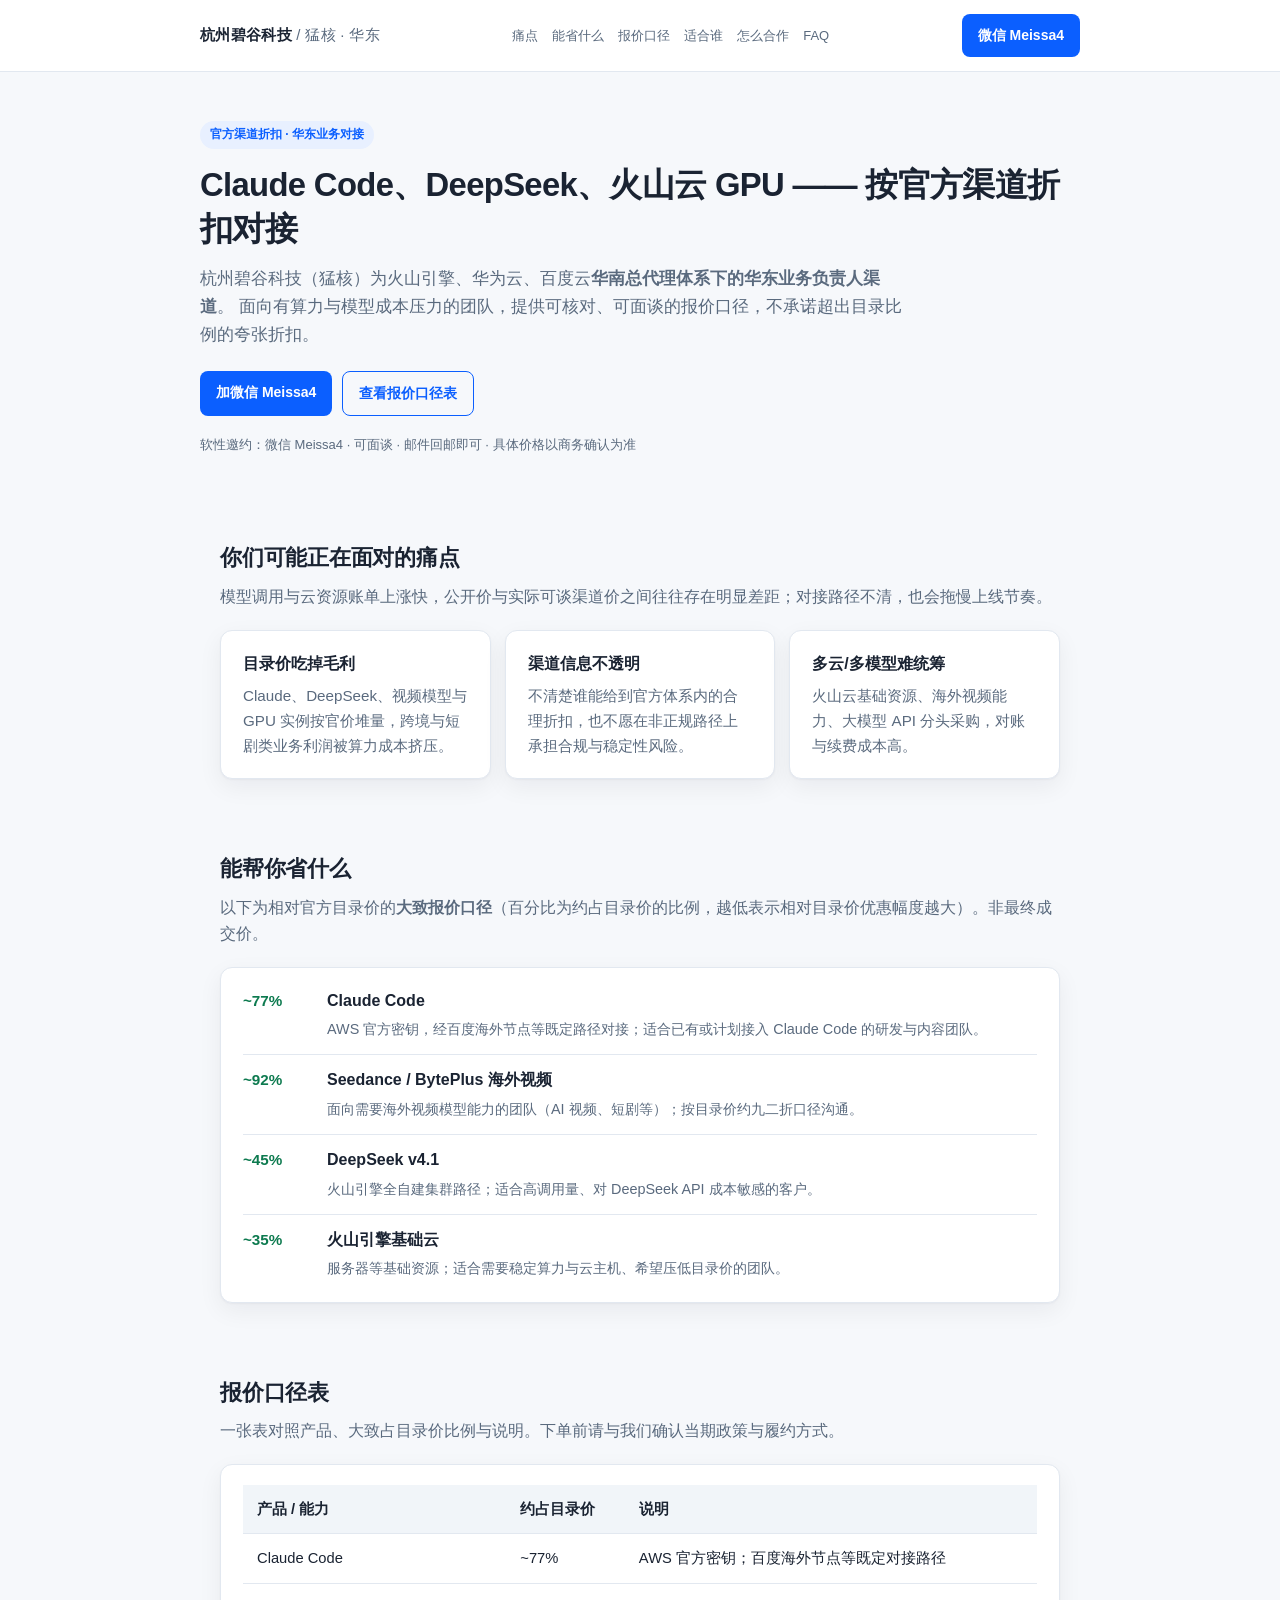
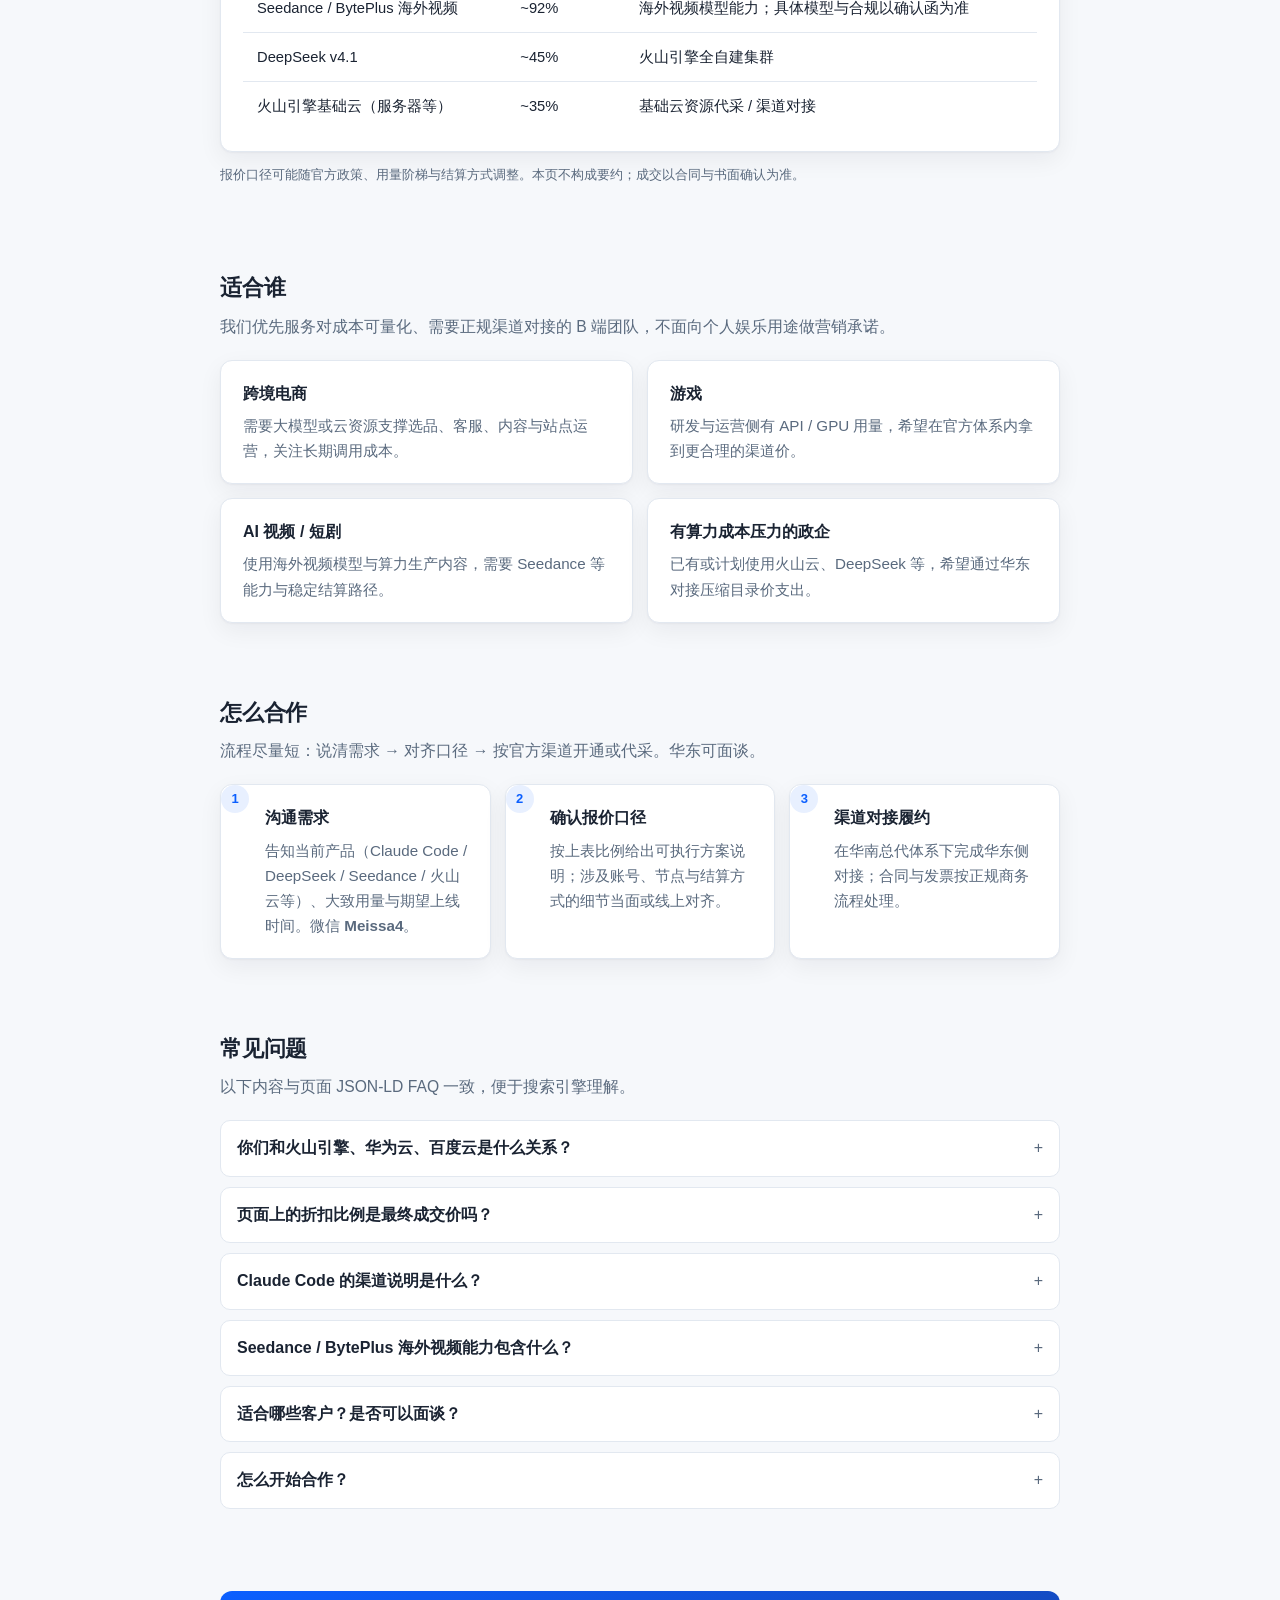
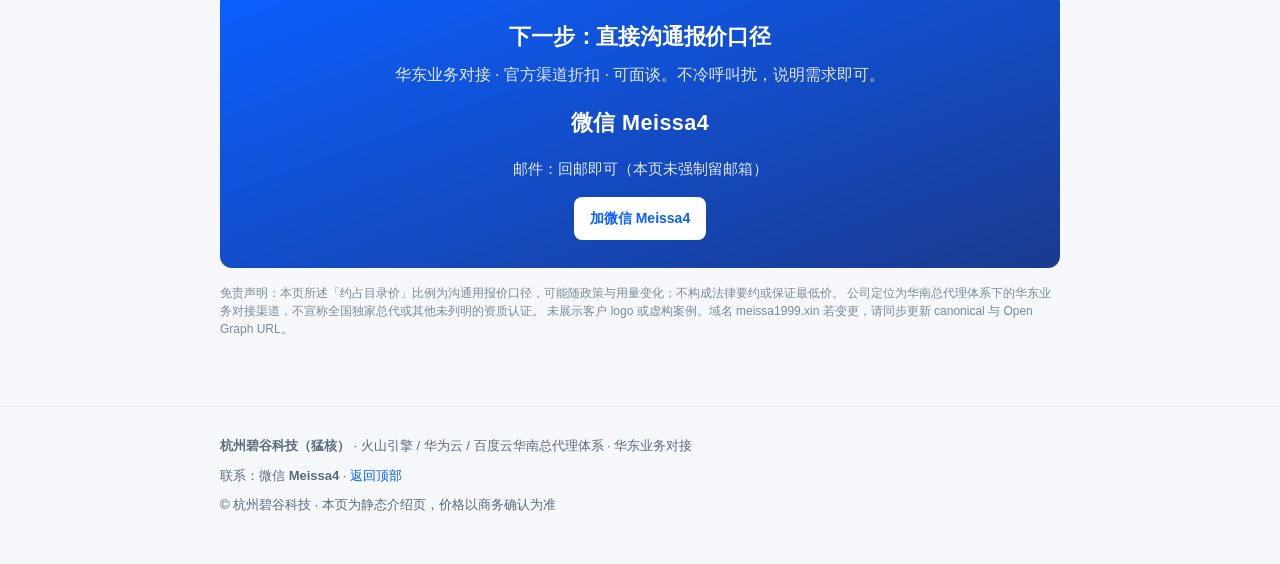
==== commit 08e038e4: "Hide phone; contact via WeChat Meissa4 Remove public phone 18813636260 from the SEO landing in docs/" ====
--- a/index.html
+++ b/index.html
@@ -6,18 +6,18 @@
   <title>Claude Code / DeepSeek / 火山云 GPU 官方渠道折扣｜杭州碧谷科技（猛核）华东</title>
   <!-- Canonical：部署到正式域名后请改下方 URL；当前占位为 meissa1999.xin -->
   <link rel="canonical" href="https://meissa1999.xin/">
-  <meta name="description" content="杭州碧谷科技（猛核）为火山引擎、华为云、百度云华南总代理体系下华东业务对接渠道。Claude Code、DeepSeek、Seedance 海外视频与火山云基础资源按官方渠道折扣对接，电话/微信 18813636260。">
+  <meta name="description" content="杭州碧谷科技（猛核）为火山引擎、华为云、百度云华南总代理体系下华东业务对接渠道。Claude Code、DeepSeek、Seedance 海外视频与火山云基础资源按官方渠道折扣对接，微信 Meissa4。">
   <meta name="keywords" content="Claude Code 折扣,DeepSeek API 折扣,火山云 GPU 代采,Seedance 海外 价格,BytePlus 视频模型,火山引擎 折扣,百度云 海外节点,AI 算力成本,跨境电商 AI,短剧算力">
   <meta name="robots" content="index,follow">
   <meta property="og:type" content="website">
   <meta property="og:locale" content="zh_CN">
   <meta property="og:url" content="https://meissa1999.xin/">
   <meta property="og:title" content="Claude Code / DeepSeek / 火山云 GPU 官方渠道折扣｜杭州碧谷科技（猛核）">
-  <meta property="og:description" content="华南总代体系下华东对接：Claude Code、DeepSeek、Seedance 海外视频与火山云基础资源，按优势报价口径对接。电话/微信 18813636260。">
+  <meta property="og:description" content="华南总代体系下华东对接：Claude Code、DeepSeek、Seedance 海外视频与火山云基础资源，按优势报价口径对接。微信 Meissa4。">
   <meta property="og:site_name" content="杭州碧谷科技（猛核）">
   <meta name="twitter:card" content="summary">
   <meta name="twitter:title" content="Claude Code / DeepSeek / 火山云 GPU 官方渠道折扣｜猛核华东">
-  <meta name="twitter:description" content="官方渠道折扣对接 Claude Code、DeepSeek、Seedance 与火山云。电话/微信 18813636260。">
+  <meta name="twitter:description" content="官方渠道折扣对接 Claude Code、DeepSeek、Seedance 与火山云。微信 Meissa4。">
   <style>
     :root {
       --bg: #f6f8fb;
@@ -339,7 +339,7 @@
         "name": "适合哪些客户？是否可以面谈？",
         "acceptedAnswer": {
           "@type": "Answer",
-          "text": "主要面向跨境电商、游戏、AI 视频/短剧，以及有算力成本压力的政企客户。华东地区可约定面谈；电话/微信 18813636260，邮件也可回邮即可。"
+          "text": "主要面向跨境电商、游戏、AI 视频/短剧，以及有算力成本压力的政企客户。华东地区可约定面谈；微信 Meissa4，邮件也可回邮即可。"
         }
       },
       {
@@ -347,7 +347,7 @@
         "name": "怎么开始合作？",
         "acceptedAnswer": {
           "@type": "Answer",
-          "text": "先说明当前用量与产品需求，我们给出对应报价口径与对接路径；确认方案后按官方渠道流程开通或代采。联系电话/微信 18813636260。"
+          "text": "先说明当前用量与产品需求，我们给出对应报价口径与对接路径；确认方案后按官方渠道流程开通或代采。联系微信 Meissa4。"
         }
       }
     ]
@@ -366,7 +366,7 @@
         <a href="#coop">怎么合作</a>
         <a href="#faq">FAQ</a>
       </nav>
-      <a class="cta-btn" href="#contact">电话/微信 18813636260</a>
+      <a class="cta-btn" href="#contact">微信 Meissa4</a>
     </div>
   </header>
 
@@ -379,10 +379,10 @@
         面向有算力与模型成本压力的团队，提供可核对、可面谈的报价口径，不承诺超出目录比例的夸张折扣。
       </p>
       <div class="hero-actions">
-        <a class="cta-btn" href="tel:18813636260">拨打 18813636260</a>
+        <a class="cta-btn" href="#contact">加微信 Meissa4</a>
         <a class="cta-btn ghost" href="#pricing">查看报价口径表</a>
       </div>
-      <p class="note">软性邀约：微信同号 · 可面谈 · 邮件回邮即可 · 具体价格以商务确认为准</p>
+      <p class="note">软性邀约：微信 Meissa4 · 可面谈 · 邮件回邮即可 · 具体价格以商务确认为准</p>
     </div>
 
     <section id="pain">
@@ -518,7 +518,7 @@
         <div class="grid grid-3 steps">
           <div class="card step">
             <h3>沟通需求</h3>
-            <p>告知当前产品（Claude Code / DeepSeek / Seedance / 火山云等）、大致用量与期望上线时间。电话或微信 <strong>18813636260</strong>。</p>
+            <p>告知当前产品（Claude Code / DeepSeek / Seedance / 火山云等）、大致用量与期望上线时间。微信 <strong>Meissa4</strong>。</p>
           </div>
           <div class="card step">
             <h3>确认报价口径</h3>
@@ -554,11 +554,11 @@
         </details>
         <details>
           <summary>适合哪些客户？是否可以面谈？</summary>
-          <p>主要面向跨境电商、游戏、AI 视频/短剧，以及有算力成本压力的政企客户。华东地区可约定面谈；电话/微信 18813636260，邮件也可回邮即可。</p>
+          <p>主要面向跨境电商、游戏、AI 视频/短剧，以及有算力成本压力的政企客户。华东地区可约定面谈；微信 Meissa4，邮件也可回邮即可。</p>
         </details>
         <details>
           <summary>怎么开始合作？</summary>
-          <p>先说明当前用量与产品需求，我们给出对应报价口径与对接路径；确认方案后按官方渠道流程开通或代采。联系电话/微信 18813636260。</p>
+          <p>先说明当前用量与产品需求，我们给出对应报价口径与对接路径；确认方案后按官方渠道流程开通或代采。联系微信 Meissa4。</p>
         </details>
       </div>
     </section>
@@ -568,9 +568,9 @@
         <div class="cta-band">
           <h2>下一步：直接沟通报价口径</h2>
           <p>华东业务对接 · 官方渠道折扣 · 可面谈。不冷呼叫扰，说明需求即可。</p>
-          <p class="phone"><a href="tel:18813636260">电话 / 微信 18813636260</a></p>
+          <p class="phone"><a href="#contact">微信 Meissa4</a></p>
           <p style="margin-bottom:16px;font-size:0.95rem;">邮件：回邮即可（本页未强制留邮箱）</p>
-          <a class="cta-btn" href="tel:18813636260">立即拨打</a>
+          <a class="cta-btn" href="#contact">加微信 Meissa4</a>
         </div>
         <p class="disclaimer">
           免责声明：本页所述「约占目录价」比例为沟通用报价口径，可能随政策与用量变化；不构成法律要约或保证最低价。
@@ -584,7 +584,7 @@
   <footer>
     <div class="wrap">
       <p><strong>杭州碧谷科技（猛核）</strong> · 火山引擎 / 华为云 / 百度云华南总代理体系 · 华东业务对接</p>
-      <p>联系：电话/微信 <a href="tel:18813636260">18813636260</a> · <a href="#top">返回顶部</a></p>
+      <p>联系：微信 <strong>Meissa4</strong> · <a href="#top">返回顶部</a></p>
       <p>© 杭州碧谷科技 · 本页为静态介绍页，价格以商务确认为准</p>
     </div>
   </footer>
